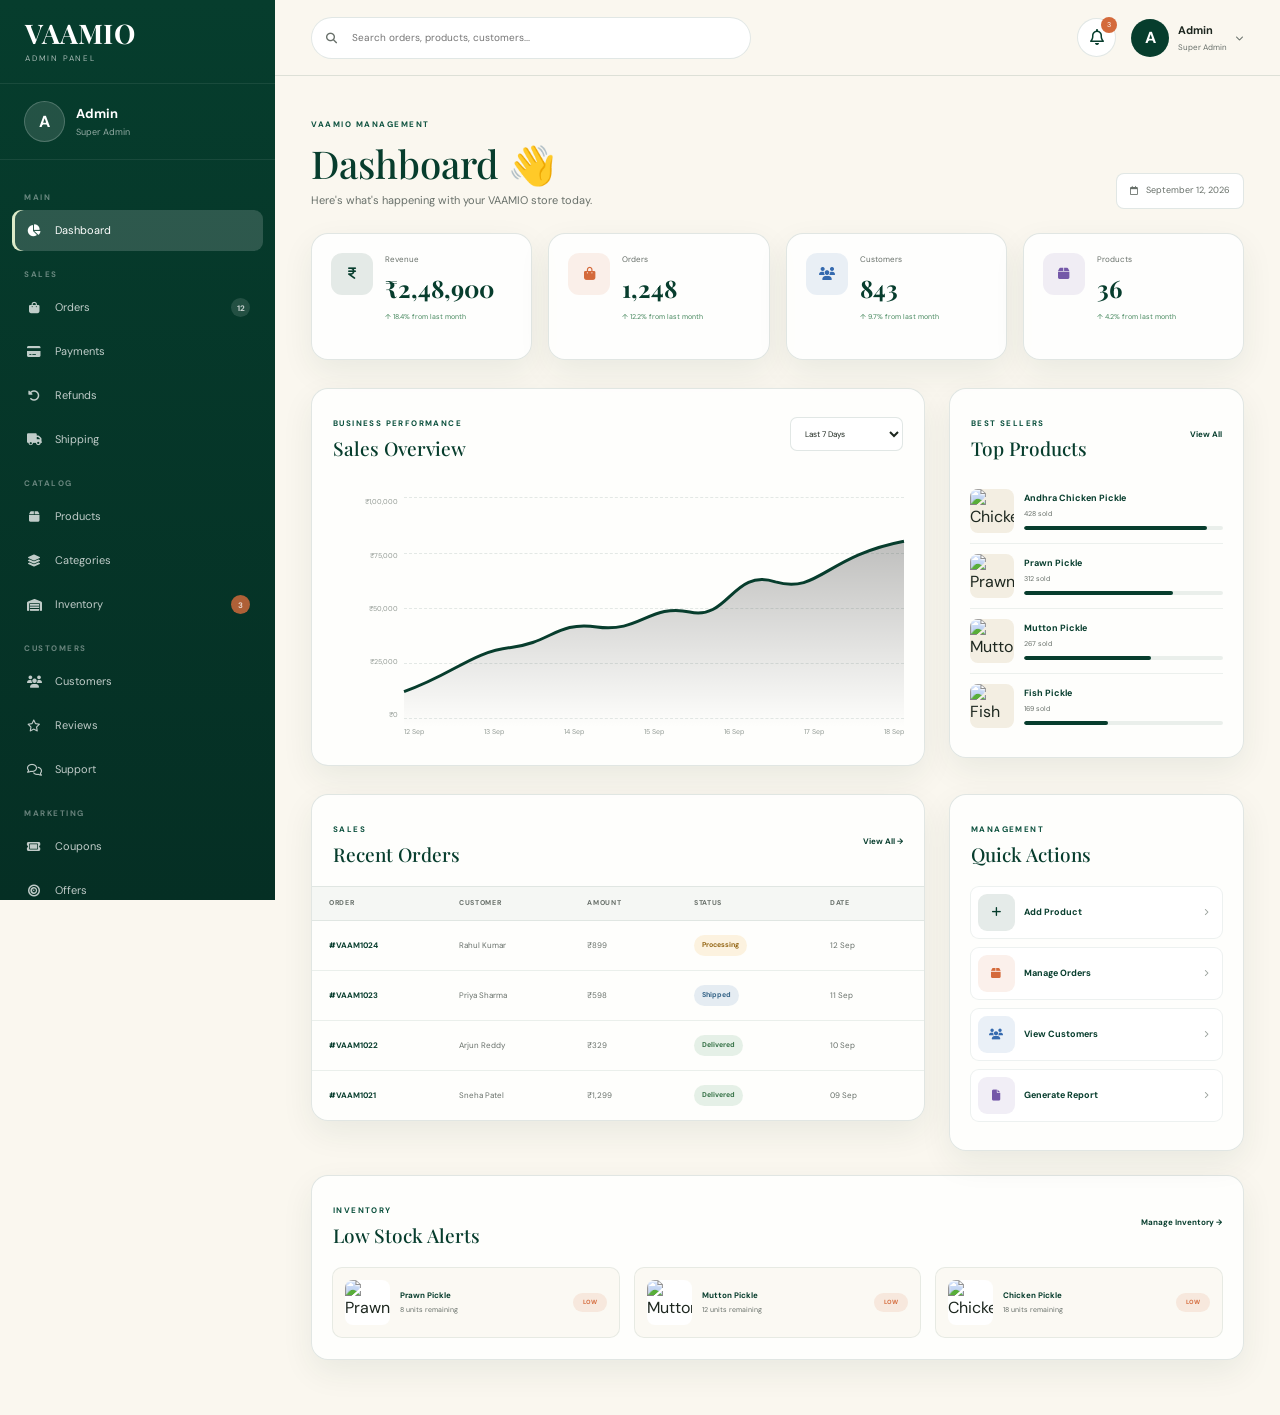
==== index.html @ fc29d91e "Initial Files" ====
<!DOCTYPE html>
<html lang="en">

<head>

    <meta charset="UTF-8">

    <meta name="viewport"
          content="width=device-width, initial-scale=1.0">


    <title>VAAMIO | Admin Panel</title>


    <!-- Bootstrap -->

    <link
        href="https://cdn.jsdelivr.net/npm/bootstrap@5.3.3/dist/css/bootstrap.min.css"
        rel="stylesheet">


    <!-- Font Awesome -->

    <link
        rel="stylesheet"
        href="https://cdnjs.cloudflare.com/ajax/libs/font-awesome/6.5.2/css/all.min.css">


    <!-- Fonts -->

    <link rel="preconnect"
          href="https://fonts.googleapis.com">

    <link rel="preconnect"
          href="https://fonts.gstatic.com"
          crossorigin>

    <link
        href="https://fonts.googleapis.com/css2?family=DM+Sans:wght@400;500;600;700&family=Playfair+Display:wght@500;600;700&display=swap"
        rel="stylesheet">


    <!-- ADMIN CSS -->

    <link
        rel="stylesheet"
        href="index.css">

</head>


<body>


<!-- =====================================================
     MOBILE HEADER
===================================================== -->

<header class="admin-mobile-header d-lg-none">

   <button
    class="admin-menu-btn"
    id="adminMenuBtn"
    type="button"
    aria-label="Open admin menu"
    title="Open admin menu">

        <i class="fa-solid fa-bars"></i>

    </button>


    <div class="admin-mobile-logo">

        <strong>
            VAAMIO
        </strong>

        <small>
            ADMIN PANEL
        </small>

    </div>


    <button
    class="admin-mobile-notification"
    type="button"
    aria-label="View notifications"
    title="View notifications">
        <i class="fa-regular fa-bell"></i>

        <span>
            3
        </span>

    </button>

</header>


<!-- =====================================================
     OVERLAY
===================================================== -->

<div class="admin-overlay"
     id="adminOverlay">
</div>


<!-- =====================================================
     SIDEBAR
===================================================== -->

<aside class="admin-sidebar"
       id="adminSidebar">


    <!-- LOGO -->

    <div class="admin-logo">

        <strong>
            VAAMIO
        </strong>

        <span>
            ADMIN PANEL
        </span>

    </div>


    <!-- ADMIN -->

    <div class="admin-user">

        <div class="admin-avatar">
            A
        </div>

        <div>

            <strong>
                Admin
            </strong>

            <small>
                Super Admin
            </small>

        </div>

    </div>


    <!-- NAV -->

    <nav class="admin-nav">


        <div class="admin-nav-heading">
            MAIN
        </div>


        <a href="#"
           class="admin-nav-link active">

            <i class="fa-solid fa-chart-pie"></i>

            <span>
                Dashboard
            </span>

        </a>


        <!-- SALES -->

        <div class="admin-nav-heading">
            SALES
        </div>


        <a href="#"
           class="admin-nav-link">

            <i class="fa-solid fa-bag-shopping"></i>

            <span>
                Orders
            </span>

            <b>
                12
            </b>

        </a>


        <a href="#"
           class="admin-nav-link">

            <i class="fa-solid fa-credit-card"></i>

            <span>
                Payments
            </span>

        </a>


        <a href="#"
           class="admin-nav-link">

            <i class="fa-solid fa-rotate-left"></i>

            <span>
                Refunds
            </span>

        </a>


        <a href="#"
           class="admin-nav-link">

            <i class="fa-solid fa-truck"></i>

            <span>
                Shipping
            </span>

        </a>


        <!-- CATALOG -->

        <div class="admin-nav-heading">
            CATALOG
        </div>


        <a href="#"
           class="admin-nav-link">

            <i class="fa-solid fa-box"></i>

            <span>
                Products
            </span>

        </a>


        <a href="#"
           class="admin-nav-link">

            <i class="fa-solid fa-layer-group"></i>

            <span>
                Categories
            </span>

        </a>


        <a href="#"
           class="admin-nav-link">

            <i class="fa-solid fa-warehouse"></i>

            <span>
                Inventory
            </span>

            <b class="warning">
                3
            </b>

        </a>


        <!-- CUSTOMERS -->

        <div class="admin-nav-heading">
            CUSTOMERS
        </div>


        <a href="#"
           class="admin-nav-link">

            <i class="fa-solid fa-users"></i>

            <span>
                Customers
            </span>

        </a>


        <a href="#"
           class="admin-nav-link">

            <i class="fa-regular fa-star"></i>

            <span>
                Reviews
            </span>

        </a>


        <a href="#"
           class="admin-nav-link">

            <i class="fa-regular fa-comments"></i>

            <span>
                Support
            </span>

        </a>


        <!-- MARKETING -->

        <div class="admin-nav-heading">
            MARKETING
        </div>


        <a href="#"
           class="admin-nav-link">

            <i class="fa-solid fa-ticket"></i>

            <span>
                Coupons
            </span>

        </a>


        <a href="#"
           class="admin-nav-link">

            <i class="fa-solid fa-bullseye"></i>

            <span>
                Offers
            </span>

        </a>


        <a href="#"
           class="admin-nav-link">

            <i class="fa-regular fa-image"></i>

            <span>
                Banners
            </span>

        </a>


        <a href="#"
           class="admin-nav-link">

            <i class="fa-regular fa-envelope"></i>

            <span>
                Newsletter
            </span>

        </a>


        <!-- BUSINESS -->

        <div class="admin-nav-heading">
            BUSINESS
        </div>


        <a href="#"
           class="admin-nav-link">

            <i class="fa-solid fa-handshake"></i>

            <span>
                Bulk Orders
            </span>

        </a>


        <a href="#"
           class="admin-nav-link">

            <i class="fa-solid fa-store"></i>

            <span>
                Distributor
            </span>

        </a>


        <a href="#"
           class="admin-nav-link">

            <i class="fa-solid fa-building"></i>

            <span>
                Franchise
            </span>

        </a>


        <!-- REPORTS -->

        <div class="admin-nav-heading">
            REPORTS
        </div>


        <a href="#"
           class="admin-nav-link">

            <i class="fa-solid fa-chart-line"></i>

            <span>
                Sales Reports
            </span>

        </a>


        <a href="#"
           class="admin-nav-link">

            <i class="fa-solid fa-chart-column"></i>

            <span>
                Product Reports
            </span>

        </a>


        <!-- SYSTEM -->

        <div class="admin-nav-heading">
            SYSTEM
        </div>


        <a href="#"
           class="admin-nav-link">

            <i class="fa-solid fa-user-shield"></i>

            <span>
                Staff & Roles
            </span>

        </a>


        <a href="#"
           class="admin-nav-link">

            <i class="fa-solid fa-file-shield"></i>

            <span>
                Audit Logs
            </span>

        </a>


        <a href="#"
           class="admin-nav-link">

            <i class="fa-solid fa-gear"></i>

            <span>
                Settings
            </span>

        </a>


        <div class="admin-nav-divider">
        </div>


        <a href="../home.html"
           class="admin-nav-link">

            <i class="fa-solid fa-arrow-up-right-from-square"></i>

            <span>
                View Website
            </span>

        </a>


        <a href="#"
           class="admin-nav-link admin-logout">

            <i class="fa-solid fa-arrow-right-from-bracket"></i>

            <span>
                Logout
            </span>

        </a>


    </nav>

</aside>


<!-- =====================================================
     MAIN
===================================================== -->

<main class="admin-main">


    <!-- DESKTOP TOPBAR -->

    <header class="admin-topbar d-none d-lg-flex">

        <div class="admin-search">

            <i class="fa-solid fa-magnifying-glass"></i>

            <input
                type="text"
                id="adminSearch"
                placeholder="Search orders, products, customers...">

        </div>


        <div class="admin-top-right">


            <button class="admin-top-icon">

                <i class="fa-regular fa-bell"></i>

                <span>
                    3
                </span>

            </button>


            <div class="admin-profile">

                <div class="admin-small-avatar">
                    A
                </div>

                <div>

                    <strong>
                        Admin
                    </strong>

                    <small>
                        Super Admin
                    </small>

                </div>

                <i class="fa-solid fa-chevron-down"></i>

            </div>

        </div>

    </header>


    <!-- CONTENT -->

    <div class="admin-content">


        <!-- WELCOME -->

        <section class="admin-welcome">

            <div>

                <span>
                    VAAMIO MANAGEMENT
                </span>

                <h1>
                    Dashboard 👋
                </h1>

                <p>
                    Here's what's happening with your VAAMIO store today.
                </p>

            </div>


            <div class="admin-date">

                <i class="fa-regular fa-calendar"></i>

                September 12, 2026

            </div>

        </section>


        <!-- STAT CARDS -->

        <div class="row g-3">


            <div class="col-6 col-xl-3">

                <div class="admin-stat-card">

                    <div class="admin-stat-icon green">

                        <i class="fa-solid fa-indian-rupee-sign"></i>

                    </div>

                    <div>

                        <span>
                            Revenue
                        </span>

                        <strong>
                            ₹2,48,900
                        </strong>

                        <small>
                            ↑ 18.4% from last month
                        </small>

                    </div>

                </div>

            </div>


            <div class="col-6 col-xl-3">

                <div class="admin-stat-card">

                    <div class="admin-stat-icon orange">

                        <i class="fa-solid fa-bag-shopping"></i>

                    </div>

                    <div>

                        <span>
                            Orders
                        </span>

                        <strong>
                            1,248
                        </strong>

                        <small>
                            ↑ 12.2% from last month
                        </small>

                    </div>

                </div>

            </div>


            <div class="col-6 col-xl-3">

                <div class="admin-stat-card">

                    <div class="admin-stat-icon blue">

                        <i class="fa-solid fa-users"></i>

                    </div>

                    <div>

                        <span>
                            Customers
                        </span>

                        <strong>
                            843
                        </strong>

                        <small>
                            ↑ 9.7% from last month
                        </small>

                    </div>

                </div>

            </div>


            <div class="col-6 col-xl-3">

                <div class="admin-stat-card">

                    <div class="admin-stat-icon purple">

                        <i class="fa-solid fa-box"></i>

                    </div>

                    <div>

                        <span>
                            Products
                        </span>

                        <strong>
                            36
                        </strong>

                        <small>
                            ↑ 4.2% from last month
                        </small>

                    </div>

                </div>

            </div>

        </div>


        <!-- SALES + PRODUCTS -->

        <div class="row g-4 mt-1">


            <!-- SALES -->

            <div class="col-xl-8">

                <section class="admin-card">

                    <div class="admin-card-header">

                        <div>

                            <span>
                                BUSINESS PERFORMANCE
                            </span>

                            <h2>
                                Sales Overview
                            </h2>

                        </div>


                        <label for="salesRange" class="visually-hidden">
    Sales date range
</label>

<select
    id="salesRange"
    aria-label="Sales date range">

    <option>Last 7 Days</option>
    <option>Last 30 Days</option>
    <option>Last 6 Months</option>
    <option>This Year</option>

</select>

                    </div>


                    <div class="sales-chart">

                        <div class="chart-labels">

                            <span>
                                ₹1,00,000
                            </span>

                            <span>
                                ₹75,000
                            </span>

                            <span>
                                ₹50,000
                            </span>

                            <span>
                                ₹25,000
                            </span>

                            <span>
                                ₹0
                            </span>

                        </div>


                        <div class="chart">

                            <div class="chart-lines">

                                <span></span>
                                <span></span>
                                <span></span>
                                <span></span>
                                <span></span>

                            </div>


                            <svg
                                viewBox="0 0 700 260"
                                preserveAspectRatio="none">

                                <defs>

                                    <linearGradient
                                        id="fillArea"
                                        x1="0"
                                        y1="0"
                                        x2="0"
                                        y2="1">

                                        <stop
                                            offset="0%"
                                            stop-opacity=".25">

                                        </stop>

                                        <stop
                                            offset="100%"
                                            stop-opacity="0">

                                        </stop>

                                    </linearGradient>

                                </defs>


                                <path
                                    class="area"
                                    d="
                                    M0,220
                                    C70,200 95,175 150,170
                                    C205,165 215,140 270,147
                                    C330,154 345,120 400,130
                                    C455,140 460,80 520,96
                                    C580,110 590,67 700,50
                                    L700,260
                                    L0,260
                                    Z">

                                </path>


                                <path
                                    class="line"
                                    d="
                                    M0,220
                                    C70,200 95,175 150,170
                                    C205,165 215,140 270,147
                                    C330,154 345,120 400,130
                                    C455,140 460,80 520,96
                                    C580,110 590,67 700,50">

                                </path>

                            </svg>


                            <div class="chart-days">

                                <span>
                                    12 Sep
                                </span>

                                <span>
                                    13 Sep
                                </span>

                                <span>
                                    14 Sep
                                </span>

                                <span>
                                    15 Sep
                                </span>

                                <span>
                                    16 Sep
                                </span>

                                <span>
                                    17 Sep
                                </span>

                                <span>
                                    18 Sep
                                </span>

                            </div>

                        </div>

                    </div>

                </section>

            </div>


            <!-- TOP PRODUCTS -->

            <div class="col-xl-4">

                <section class="admin-card">

                    <div class="admin-card-header">

                        <div>

                            <span>
                                BEST SELLERS
                            </span>

                            <h2>
                                Top Products
                            </h2>

                        </div>

                        <a href="#">
                            View All
                        </a>

                    </div>


                    <div class="top-products">


                        <div class="top-product">

                            <img
                                src="../images/Chickenpickle1.png"
                                alt="Chicken Pickle">

                            <div>

                                <strong>
                                    Andhra Chicken Pickle
                                </strong>

                                <small>
                                    428 sold
                                </small>

                                <div class="progress-bar">

                                    <span class="progress-92"></span>
                                    </span>

                                </div>

                            </div>

                        </div>


                        <div class="top-product">

                            <img
                                src="../images/prawnpickle.png"
                                alt="Prawn Pickle">

                            <div>

                                <strong>
                                    Prawn Pickle
                                </strong>

                                <small>
                                    312 sold
                                </small>

                                <div class="progress-bar">

                                    <span class="progress-75"></span>
                                    </span>

                                </div>

                            </div>

                        </div>


                        <div class="top-product">

                            <img
                                src="../images/mutton pickle.png"
                                alt="Mutton Pickle">

                            <div>

                                <strong>
                                    Mutton Pickle
                                </strong>

                                <small>
                                    267 sold
                                </small>

                                <div class="progress-bar">

                                    <span class="progress-64"></span>
                                    </span>

                                </div>

                            </div>

                        </div>


                        <div class="top-product">

                            <img
                                src="../images/prawnpickle.png"
                                alt="Fish Pickle">

                            <div>

                                <strong>
                                    Fish Pickle
                                </strong>

                                <small>
                                    169 sold
                                </small>

                                <div class="progress-bar">

                                    <span class="progress-42"></span>
                                    </span>

                                </div>

                            </div>

                        </div>


                    </div>

                </section>

            </div>

        </div>


        <!-- ORDERS + QUICK ACTIONS -->

        <div class="row g-4 mt-1">


            <!-- ORDERS -->

            <div class="col-xl-8">

                <section class="admin-card">

                    <div class="admin-card-header">

                        <div>

                            <span>
                                SALES
                            </span>

                            <h2>
                                Recent Orders
                            </h2>

                        </div>

                        <a href="#">
                            View All →
                        </a>

                    </div>


                    <div class="admin-table-wrapper">

                        <table class="admin-table">

                            <thead>

                                <tr>

                                    <th>
                                        Order
                                    </th>

                                    <th>
                                        Customer
                                    </th>

                                    <th>
                                        Amount
                                    </th>

                                    <th>
                                        Status
                                    </th>

                                    <th>
                                        Date
                                    </th>

                                    <th>
                                        Action
                                    </th>

                                </tr>

                            </thead>


                            <tbody>


                                <tr>

                                    <td>
                                        <strong>
                                            #VAAM1024
                                        </strong>
                                    </td>

                                    <td>
                                        Rahul Kumar
                                    </td>

                                    <td>
                                        ₹899
                                    </td>

                                    <td>

                                        <span class="order-status processing">
                                            Processing
                                        </span>

                                    </td>

                                    <td>
                                        12 Sep
                                    </td>

                                    <td>

                                        <button
                                            class="admin-view-btn">

                                            View

                                        </button>

                                    </td>

                                </tr>


                                <tr>

                                    <td>
                                        <strong>
                                            #VAAM1023
                                        </strong>
                                    </td>

                                    <td>
                                        Priya Sharma
                                    </td>

                                    <td>
                                        ₹598
                                    </td>

                                    <td>

                                        <span class="order-status shipped">
                                            Shipped
                                        </span>

                                    </td>

                                    <td>
                                        11 Sep
                                    </td>

                                    <td>

                                        <button
                                            class="admin-view-btn">

                                            View

                                        </button>

                                    </td>

                                </tr>


                                <tr>

                                    <td>
                                        <strong>
                                            #VAAM1022
                                        </strong>
                                    </td>

                                    <td>
                                        Arjun Reddy
                                    </td>

                                    <td>
                                        ₹329
                                    </td>

                                    <td>

                                        <span class="order-status delivered">
                                            Delivered
                                        </span>

                                    </td>

                                    <td>
                                        10 Sep
                                    </td>

                                    <td>

                                        <button
                                            class="admin-view-btn">

                                            View

                                        </button>

                                    </td>

                                </tr>


                                <tr>

                                    <td>
                                        <strong>
                                            #VAAM1021
                                        </strong>
                                    </td>

                                    <td>
                                        Sneha Patel
                                    </td>

                                    <td>
                                        ₹1,299
                                    </td>

                                    <td>

                                        <span class="order-status delivered">
                                            Delivered
                                        </span>

                                    </td>

                                    <td>
                                        09 Sep
                                    </td>

                                    <td>

                                        <button
                                            class="admin-view-btn">

                                            View

                                        </button>

                                    </td>

                                </tr>

                            </tbody>

                        </table>

                    </div>

                </section>

            </div>


            <!-- QUICK ACTIONS -->

            <div class="col-xl-4">

                <section class="admin-card">

                    <div class="admin-card-header">

                        <div>

                            <span>
                                MANAGEMENT
                            </span>

                            <h2>
                                Quick Actions
                            </h2>

                        </div>

                    </div>


                    <div class="quick-actions">


                        <button class="quick-action">

                            <span class="quick-icon green">
                                <i class="fa-solid fa-plus"></i>
                            </span>

                            <strong>
                                Add Product
                            </strong>

                            <i class="fa-solid fa-chevron-right"></i>

                        </button>


                        <button class="quick-action">

                            <span class="quick-icon orange">
                                <i class="fa-solid fa-box"></i>
                            </span>

                            <strong>
                                Manage Orders
                            </strong>

                            <i class="fa-solid fa-chevron-right"></i>

                        </button>


                        <button class="quick-action">

                            <span class="quick-icon blue">
                                <i class="fa-solid fa-users"></i>
                            </span>

                            <strong>
                                View Customers
                            </strong>

                            <i class="fa-solid fa-chevron-right"></i>

                        </button>


                        <button class="quick-action">

                            <span class="quick-icon purple">
                                <i class="fa-solid fa-file"></i>
                            </span>

                            <strong>
                                Generate Report
                            </strong>

                            <i class="fa-solid fa-chevron-right"></i>

                        </button>


                    </div>

                </section>

            </div>

        </div>


        <!-- LOW STOCK -->

        <section class="admin-card mt-4">

            <div class="admin-card-header">

                <div>

                    <span>
                        INVENTORY
                    </span>

                    <h2>
                        Low Stock Alerts
                    </h2>

                </div>

                <a href="#">
                    Manage Inventory →
                </a>

            </div>


            <div class="low-stock-grid">


                <div class="stock-card">

                    <img
                        src="../images/prawnpickle.png"
                        alt="Prawn Pickle">

                    <div>

                        <strong>
                            Prawn Pickle
                        </strong>

                        <small>
                            8 units remaining
                        </small>

                    </div>

                    <span>
                        LOW
                    </span>

                </div>


                <div class="stock-card">

                    <img
                        src="../images/mutton pickle.png"
                        alt="Mutton Pickle">

                    <div>

                        <strong>
                            Mutton Pickle
                        </strong>

                        <small>
                            12 units remaining
                        </small>

                    </div>

                    <span>
                        LOW
                    </span>

                </div>


                <div class="stock-card">

                    <img
                        src="../images/Chickenpickle1.png"
                        alt="Chicken Pickle">

                    <div>

                        <strong>
                            Chicken Pickle
                        </strong>

                        <small>
                            18 units remaining
                        </small>

                    </div>

                    <span>
                        LOW
                    </span>

                </div>

            </div>

        </section>


    </div>

</main>


<!-- Bootstrap -->

<script
    src="https://cdn.jsdelivr.net/npm/bootstrap@5.3.3/dist/js/bootstrap.bundle.min.js">
</script>


<!-- ADMIN JS -->

<script src="index.js"></script>

</body>
</html>
---- index.css ----
:root {

    --forest: #073d2d;
    --forest-2: #0b503d;

    --paper: #faf7ef;
    --cream: #f3eee2;

    --white: #ffffff;

    --orange: #d46a3b;
    --blue: #356aaf;
    --purple: #7458a8;

    --ink: #1d271f;
    --muted: #68706a;

    --line: rgba(10,61,46,.12);

    --shadow:
        0 12px 33px rgba(7,61,45,.07);

}


/* =====================================================
   RESET
===================================================== */

* {
    box-sizing: border-box;
}


html,
body {
    width: 100%;
    min-height: 100%;
}


body {

    margin: 0;

    background: var(--paper);

    color: var(--ink);

    font-family:
        "DM Sans",
        sans-serif;

    overflow-x: hidden;

}


a {
    text-decoration: none;
}


button,
input,
select {
    font: inherit;
}


/* =====================================================
   SIDEBAR
===================================================== */

.admin-sidebar {

    position: fixed;

    top: 0;
    left: 0;
    bottom: 0;

    width: 275px;

    z-index: 1100;

    background:
        linear-gradient(
            180deg,
            #063d2d,
            #052f24
        );

    color: #fff;

    overflow-y: auto;

}
.admin-sidebar::-webkit-scrollbar {
    width: 4px;
}

.admin-sidebar::-webkit-scrollbar-thumb {
    background: rgba(255, 255, 255, .15);
    border-radius: 10px;
}

.admin-logo {

    min-height: 84px;

    display: flex;

    flex-direction: column;

    justify-content: center;

    padding:
        0 25px;

    border-bottom:
        1px solid
        rgba(255,255,255,.08);

}


.admin-logo strong {

    font-family:
        "Playfair Display",
        serif;

    font-size: 27px;

    line-height: 1;

    letter-spacing: .6px;

}


.admin-logo span {

    margin-top: 5px;

    font-size: 8px;

    letter-spacing: 1.8px;

    opacity: .65;

}


/* =====================================================
   ADMIN PROFILE
===================================================== */

.admin-user {

    display: flex;

    align-items: center;

    gap: 11px;

    padding:
        17px 24px;

    border-bottom:
        1px solid
        rgba(255,255,255,.08);

}


.admin-avatar {

    width: 41px;
    height: 41px;

    display: flex;

    align-items: center;
    justify-content: center;

    border-radius: 50%;

    background:
        rgba(255,255,255,.12);

    border:
        1px solid
        rgba(255,255,255,.2);

    font-weight: 700;

}


.admin-user strong {

    display: block;

    font-size: 13px;

}


.admin-user small {

    display: block;

    margin-top: 3px;

    color:
        rgba(255,255,255,.57);

    font-size: 9px;

}


/* =====================================================
   NAV
===================================================== */

.admin-nav {

    padding:
        14px 12px 30px;

}


.admin-nav-heading {

    margin:
        17px 12px 7px;

    color:
        rgba(255,255,255,.4);

    font-size: 8px;

    font-weight: 700;

    letter-spacing: 1.5px;

}


.admin-nav-link {

    min-height: 41px;

    display: flex;

    align-items: center;

    gap: 12px;

    margin-bottom: 3px;

    padding:
        9px 13px;

    border-radius: 9px;

    color:
        rgba(255,255,255,.75);

    font-size: 11px;

    transition: .2s ease;

}


.admin-nav-link:hover {

    color: #fff;

    background:
        rgba(255,255,255,.07);

}


.admin-nav-link.active {

    color: #fff;

    background:
        rgba(255,255,255,.16);

    box-shadow:
        inset 3px 0 0 #dcebc9;

}


.admin-nav-link i {

    width: 18px;

    text-align: center;

    font-size: 12px;

}


.admin-nav-link span {

    flex: 1;

}


.admin-nav-link b {

    min-width: 19px;
    height: 19px;

    display: flex;

    justify-content: center;
    align-items: center;

    border-radius: 50px;

    background:
        rgba(255,255,255,.12);

    font-size: 8px;

}


.admin-nav-link b.warning {

    background:
        rgba(212,106,59,.82);

}


.admin-nav-divider {

    height: 1px;

    margin:
        12px 10px;

    background:
        rgba(255,255,255,.08);

}


.admin-logout {
    color: #f1ab95;
}


/* =====================================================
   MAIN
===================================================== */

.admin-main {

    min-height: 100vh;

    margin-left: 275px;

}


/* =====================================================
   TOPBAR
===================================================== */

.admin-topbar {

    position: sticky;

    top: 0;

    z-index: 900;

    height: 76px;

    display: flex;

    align-items: center;

    justify-content: space-between;

    padding:
        0 36px;

    border-bottom:
        1px solid
        var(--line);

    background:
        rgba(250,247,239,.93);

   -webkit-backdrop-filter: blur(14px);
backdrop-filter: blur(14px);
}


.admin-search {

    position: relative;

    width: min(440px, 47vw);

}


.admin-search i {

    position: absolute;

    left: 15px;
    top: 50%;

    transform:
        translateY(-50%);

    color: var(--muted);

    font-size: 11px;

}


.admin-search input {

    width: 100%;

    height: 42px;

    padding:
        0 16px 0 40px;

    border:
        1px solid
        var(--line);

    border-radius: 50px;

    background: #fff;

    outline: none;

    font-size: 10px;

}


.admin-top-right {

    display: flex;

    align-items: center;

    gap: 15px;

}


.admin-top-icon {

    position: relative;

    width: 39px;
    height: 39px;

    border:
        1px solid
        var(--line);

    border-radius: 50%;

    background: #fff;

    color: var(--forest);

}


.admin-top-icon span {

    position: absolute;

    top: -2px;
    right: -2px;

    width: 16px;
    height: 16px;

    display: flex;

    justify-content: center;
    align-items: center;

    border-radius: 50%;

    background: var(--orange);

    color: #fff;

    font-size: 7px;

}


.admin-profile {

    display: flex;

    align-items: center;

    gap: 9px;

}


.admin-small-avatar {

    width: 38px;
    height: 38px;

    display: flex;

    align-items: center;
    justify-content: center;

    border-radius: 50%;

    background: var(--forest);

    color: #fff;

    font-weight: 700;

}


.admin-profile strong {

    display: block;

    font-size: 11px;

}


.admin-profile small {

    display: block;

    margin-top: 2px;

    color: var(--muted);

    font-size: 8px;

}


.admin-profile > i {

    color: var(--muted);

    font-size: 8px;

}


/* =====================================================
   CONTENT
===================================================== */

.admin-content {

    padding:
        34px 36px 55px;

}


/* =====================================================
   WELCOME
===================================================== */

.admin-welcome {

    display: flex;

    align-items: flex-end;

    justify-content: space-between;

    gap: 20px;

    margin-bottom: 24px;

}


.admin-welcome > div:first-child > span {

    color: var(--forest-2);

    font-size: 8px;

    font-weight: 700;

    letter-spacing: 1.5px;

}


.admin-welcome h1 {

    margin:
        6px 0 6px;

    color: var(--forest);

    font-family:
        "Playfair Display",
        serif;

    font-size:
        clamp(2rem,3vw,2.6rem);

}


.admin-welcome p {

    margin: 0;

    color: var(--muted);

    font-size: 11px;

}


.admin-date {

    display: flex;

    align-items: center;

    gap: 8px;

    padding:
        10px 13px;

    border:
        1px solid
        var(--line);

    border-radius: 8px;

    background: #fff;

    color: var(--muted);

    font-size: 9px;

}


/* =====================================================
   STAT
===================================================== */

.admin-stat-card {

    min-height: 127px;

    display: flex;

    align-items: flex-start;

    gap: 12px;

    padding: 19px;

    border:
        1px solid
        var(--line);

    border-radius: 17px;

    background:
        rgba(255,255,255,.83);

    box-shadow:
        var(--shadow);

}


.admin-stat-icon {

    width: 42px;
    height: 42px;

    flex: 0 0 42px;

    display: flex;

    align-items: center;
    justify-content: center;

    border-radius: 11px;

    font-size: 13px;

}


.admin-stat-icon.green {

    background:
        rgba(7,61,45,.1);

    color: var(--forest);

}


.admin-stat-icon.orange {

    background:
        rgba(212,106,59,.1);

    color: var(--orange);

}


.admin-stat-icon.blue {

    background:
        rgba(53,106,175,.1);

    color: var(--blue);

}


.admin-stat-icon.purple {

    background:
        rgba(116,88,168,.1);

    color: var(--purple);

}


.admin-stat-card span {

    display: block;

    color: var(--muted);

    font-size: 8px;

}


.admin-stat-card strong {

    display: block;

    margin-top: 5px;

    color: var(--forest);

    font-family:
        "Playfair Display",
        serif;

    font-size: 24px;

}


.admin-stat-card small {

    display: block;

    margin-top: 6px;

    color: #45875d;

    font-size: 7px;

}


/* =====================================================
   CARD
===================================================== */

.admin-card {

    overflow: hidden;

    border:
        1px solid
        var(--line);

    border-radius: 17px;

    background:
        rgba(255,255,255,.82);

    box-shadow:
        var(--shadow);

}


.admin-card-header {

    display: flex;

    align-items: center;

    justify-content: space-between;

    gap: 15px;

    padding:
        20px 21px;

}


.admin-card-header span {

    color: var(--forest-2);

    font-size: 8px;

    font-weight: 700;

    letter-spacing: 1.4px;

}


.admin-card-header h2 {

    margin:
        4px 0 0;

    color: var(--forest);

    font-family:
        "Playfair Display",
        serif;

    font-size: 19px;

}


.admin-card-header a {

    color: var(--forest);

    font-size: 8px;

    font-weight: 700;

    white-space: nowrap;

}


.admin-card-header select {

    height: 34px;

    padding:
        0 28px 0 10px;

    border:
        1px solid
        var(--line);

    border-radius: 7px;

    background: #fff;

    color: var(--ink);

    font-size: 8px;

    outline: none;

}


/* =====================================================
   SALES CHART
===================================================== */

.sales-chart {

    min-height: 286px;

    display: flex;

    padding:
        3px 20px 19px;

}


.chart-labels {

    width: 72px;

    display: flex;

    flex-direction: column;

    justify-content: space-between;

    padding:
        15px 6px 26px 0;

    color: #929a94;

    font-size: 7px;

    text-align: right;

}


.chart {

    position: relative;

    flex: 1;

    min-width: 0;

    padding-top: 15px;

}


.chart-lines {

    position: absolute;

    inset: 15px 0 27px;

    display: flex;

    flex-direction: column;

    justify-content: space-between;

}


.chart-lines span {

    width: 100%;

    border-top:
        1px dashed
        rgba(10,61,46,.11);

}


.chart svg {

    width: 100%;

    height: 230px;

    overflow: visible;

}


.area {

    fill:
        url(#fillArea);

}


.line {

    fill: none;

    stroke:
        var(--forest);

    stroke-width: 3;

    vector-effect:
        non-scaling-stroke;

}


.chart-days {

    display: flex;

    justify-content: space-between;

    color: #929a94;

    font-size: 7px;

}


/* =====================================================
   TOP PRODUCTS
===================================================== */

.top-products {

    padding:
        0 20px 19px;

}


.top-product {

    display: flex;

    align-items: center;

    gap: 10px;

    padding:
        10px 0;

    border-bottom:
        1px solid
        rgba(10,61,46,.07);

}


.top-product:last-child {
    border-bottom: none;
}


.top-product img {

    width: 44px;
    height: 44px;

    flex: 0 0 44px;

    object-fit: contain;

    border-radius: 8px;

    background: var(--cream);

}


.top-product > div {

    flex: 1;

    min-width: 0;

}


.top-product strong {

    display: block;

    overflow: hidden;

    color: var(--forest);

    font-size: 9px;

    white-space: nowrap;

    text-overflow: ellipsis;

}


.top-product small {

    display: block;

    margin-top: 3px;

    color: var(--muted);

    font-size: 7px;

}


.progress-bar {

    width: 100%;

    height: 4px;

    margin-top: 7px;

    border-radius: 20px;

    background:
        rgba(7,61,45,.08);

    overflow: hidden;

}


.progress-bar span {

    display: block;

    height: 100%;

    border-radius: inherit;

    background: var(--forest);

}


/* =====================================================
   TABLE
===================================================== */

.admin-table-wrapper {

    overflow-x: auto;

}


.admin-table {

    width: 100%;

    min-width: 720px;

    border-collapse: collapse;

}


.admin-table th {

    padding:
        11px 17px;

    border-top:
        1px solid
        var(--line);

    border-bottom:
        1px solid
        var(--line);

    background:
        rgba(7,61,45,.035);

    color: var(--muted);

    font-size: 7px;

    text-transform: uppercase;

    letter-spacing: .7px;

    text-align: left;

}


.admin-table td {

    padding:
        12px 17px;

    border-bottom:
        1px solid
        rgba(10,61,46,.08);

    color: var(--muted);

    font-size: 8px;

}


.admin-table tr:last-child td {
    border-bottom: none;
}


.admin-table td strong {
    color: var(--forest);
}


.order-status {

    display: inline-flex;

    align-items: center;

    justify-content: center;

    min-height: 21px;

    padding:
        0 8px;

    border-radius: 50px;

    font-size: 7px;

    font-weight: 700;

}


.order-status.processing {

    background:
        rgba(238,171,53,.15);

    color: #956817;

}


.order-status.shipped {

    background:
        rgba(53,106,175,.12);

    color: #356487;

}


.order-status.delivered {

    background:
        rgba(66,146,86,.13);

    color: #367247;

}


.admin-view-btn {

    min-width: 45px;

    height: 25px;

    border:
        1px solid
        var(--line);

    border-radius: 6px;

    background: #fff;

    color: var(--forest);

    font-size: 7px;

    font-weight: 700;

}


/* =====================================================
   QUICK ACTIONS
===================================================== */

.quick-actions {

    padding:
        0 20px 20px;

}


.quick-action {

    width: 100%;

    min-height: 53px;

    display: flex;

    align-items: center;

    gap: 9px;

    margin-bottom: 8px;

    padding: 7px;

    border:
        1px solid
        rgba(10,61,46,.07);

    border-radius: 9px;

    background: #fff;

    color: var(--forest);

    text-align: left;

}


.quick-action strong {

    flex: 1;

    font-size: 9px;

}


.quick-action > i {

    margin-right: 7px;

    color: #99a09b;

    font-size: 7px;

}


.quick-icon {

    width: 37px;
    height: 37px;

    display: flex;

    align-items: center;
    justify-content: center;

    border-radius: 9px;

    font-size: 11px;

}


.quick-icon.green {

    background:
        rgba(7,61,45,.1);

    color: var(--forest);

}


.quick-icon.orange {

    background:
        rgba(212,106,59,.1);

    color: var(--orange);

}


.quick-icon.blue {

    background:
        rgba(53,106,175,.1);

    color: var(--blue);

}


.quick-icon.purple {

    background:
        rgba(116,88,168,.1);

    color: var(--purple);

}


/* =====================================================
   STOCK
===================================================== */

.low-stock-grid {

    display: grid;

    grid-template-columns:
        repeat(3,1fr);

    gap: 14px;

    padding:
        0 20px 21px;

}


.stock-card {

    display: flex;

    align-items: center;

    gap: 10px;

    min-width: 0;

    padding: 12px;

    border:
        1px solid
        rgba(10,61,46,.08);

    border-radius: 10px;

    background:
        rgba(250,247,239,.7);

}


.stock-card img {

    width: 45px;
    height: 45px;

    object-fit: contain;

    border-radius: 8px;

    background: #fff;

}


.stock-card > div {

    flex: 1;

    min-width: 0;

}


.stock-card strong {

    display: block;

    overflow: hidden;

    color: var(--forest);

    font-size: 8px;

    white-space: nowrap;

    text-overflow: ellipsis;

}


.stock-card small {

    display: block;

    margin-top: 4px;

    color: var(--muted);

    font-size: 7px;

}


.stock-card > span {

    display: inline-flex;

    align-items: center;
    justify-content: center;

    width: 34px;
    height: 19px;

    border-radius: 50px;

    background:
        rgba(212,106,59,.12);

    color: var(--orange);

    font-size: 6px;

    font-weight: 700;

}


/* =====================================================
   MOBILE HEADER
===================================================== */

.admin-mobile-header {

    position: sticky;

    top: 0;

    z-index: 1200;

    height: 64px;

    display: flex;

    align-items: center;

    justify-content: space-between;

    padding:
        0 13px;

    border-bottom:
        1px solid
        var(--line);

    background:
        var(--paper);

}


.admin-menu-btn {

    width: 39px;
    height: 39px;

    border: none;

    border-radius: 9px;

    background: var(--forest);

    color: #fff;

}


.admin-mobile-logo {

    display: flex;

    flex-direction: column;

    align-items: center;

    line-height: 1;

}


.admin-mobile-logo strong {

    color: var(--forest);

    font-family:
        "Playfair Display",
        serif;

    font-size: 20px;

}


.admin-mobile-logo small {

    margin-top: 4px;

    color: var(--muted);

    font-size: 6px;

    letter-spacing: 1px;

}


.admin-mobile-notification {

    position: relative;

    width: 39px;
    height: 39px;

    border:
        1px solid
        var(--line);

    border-radius: 50%;

    background: #fff;

    color: var(--forest);

}


.admin-mobile-notification span {

    position: absolute;

    top: -2px;
    right: -2px;

    width: 15px;
    height: 15px;

    display: flex;

    align-items: center;
    justify-content: center;

    border-radius: 50%;

    background: var(--orange);

    color: #fff;

    font-size: 7px;

}


/* =====================================================
   OVERLAY
===================================================== */

.admin-overlay {

    position: fixed;

    inset: 0;

    z-index: 1050;

    background:
        rgba(0,0,0,.42);

    opacity: 0;

    visibility: hidden;

    transition: .25s ease;

}


.admin-overlay.show {

    opacity: 1;

    visibility: visible;

}


/* =====================================================
   RESPONSIVE
===================================================== */

@media (max-width: 1199.98px) {

    .admin-sidebar {
        width: 245px;
    }

    .admin-main {
        margin-left: 245px;
    }

    .admin-content {
        padding:
            28px 24px 45px;
    }

    .admin-topbar {
        padding:
            0 24px;
    }

}


@media (max-width: 991.98px) {

    .admin-sidebar {

        width: 280px;

        transform:
            translateX(-100%);

        transition:
            transform .28s ease;

    }

    .admin-sidebar.show {

        transform:
            translateX(0);

    }

    .admin-main {

        margin-left: 0;

    }

    .admin-content {

        padding:
            25px 20px 40px;

    }

    .admin-welcome {

        align-items: flex-start;

        flex-direction: column;

    }

    .admin-date {
        align-self: flex-start;
    }

}


@media (max-width: 767.98px) {

    .admin-content {
        padding:
            22px 16px 35px;
    }

    .admin-welcome h1 {
        font-size: 1.9rem;
    }

    .sales-chart {
        min-height: 250px;
    }

    .low-stock-grid {
        grid-template-columns:
            1fr;
    }

}


@media (max-width: 575.98px) {

    .admin-content {
        padding:
            20px 12px 30px;
    }

    .admin-welcome h1 {
        font-size: 1.7rem;
    }

    .admin-welcome p {
        font-size: 10px;
        line-height: 1.6;
    }

    .admin-stat-card {
        min-height: 108px;
        padding: 14px;
    }

    .admin-stat-icon {
        width: 36px;
        height: 36px;
        flex-basis: 36px;
    }

    .admin-stat-card strong {
        font-size: 20px;
    }

    .admin-card-header {
        align-items: flex-start;
        flex-direction: column;
    }

    .admin-card-header select {
        width: 100%;
    }

    .chart-labels {
        width: 50px;
    }

    .chart-days span:nth-child(even) {
        display: none;
    }

}
.progress-92 {
    width: 92%;
}

.progress-75 {
    width: 75%;
}

.progress-64 {
    width: 64%;
}

.progress-42 {
    width: 42%;
}
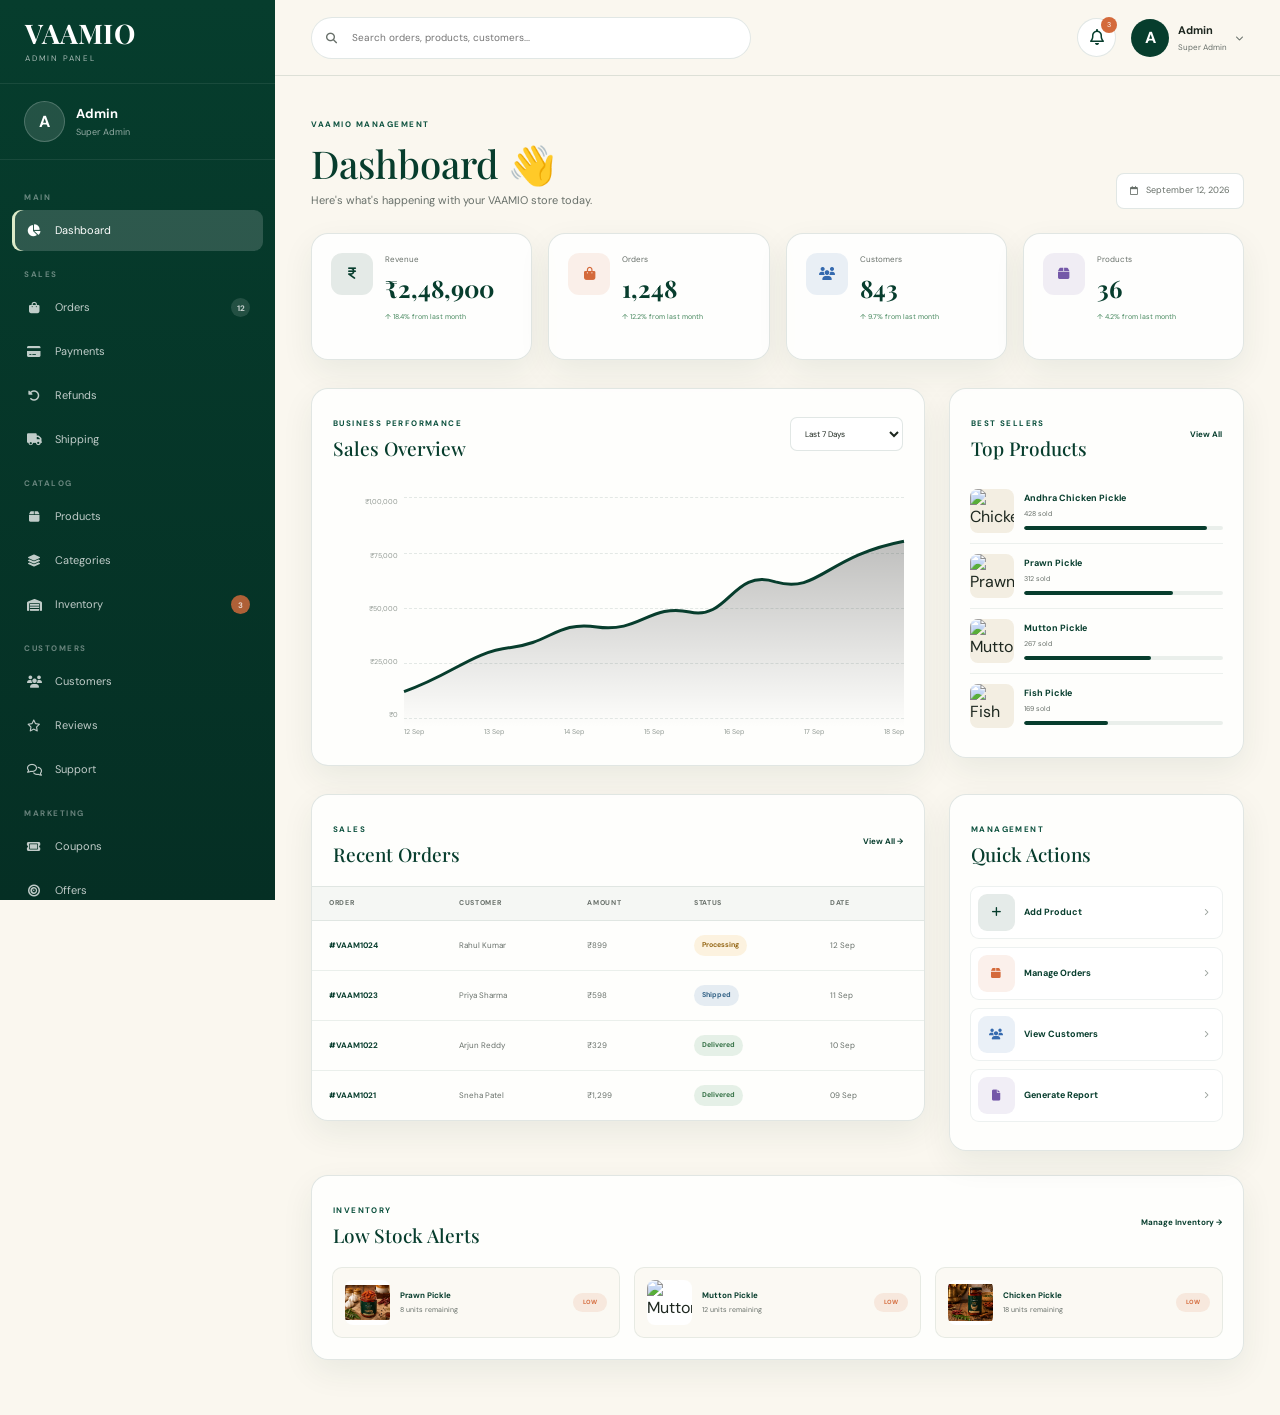
==== commit 9dd943da: "Initial Files" ====
--- a/index.html
+++ b/index.html
@@ -1475,7 +1475,7 @@
                 <div class="stock-card">
 
                     <img
-                        src="../images/prawnpickle.png"
+                        src="prawnpickle.png"
                         alt="Prawn Pickle">
 
                     <div>
@@ -1500,7 +1500,7 @@
                 <div class="stock-card">
 
                     <img
-                        src="../images/mutton pickle.png"
+                        src="mutton pickle.png"
                         alt="Mutton Pickle">
 
                     <div>
@@ -1525,7 +1525,7 @@
                 <div class="stock-card">
 
                     <img
-                        src="../images/Chickenpickle1.png"
+                        src="Chickenpickle1.png"
                         alt="Chicken Pickle">
 
                     <div>
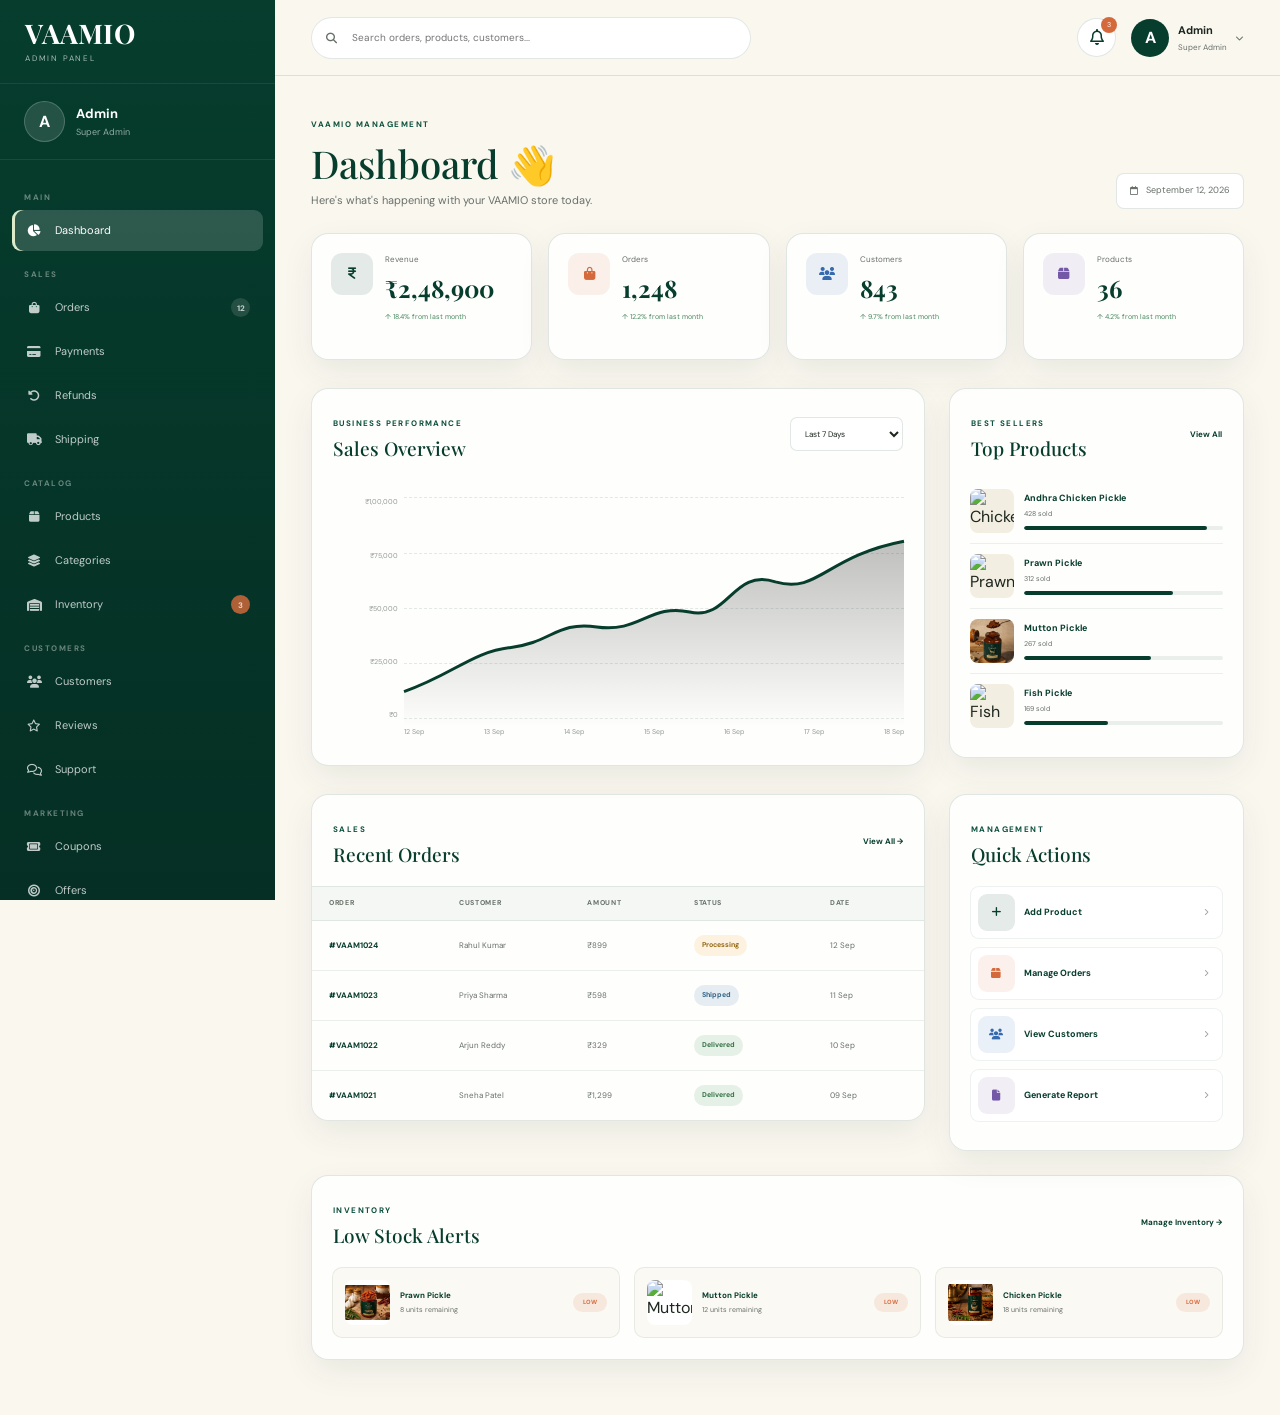
==== commit ae082666: "Initial Files" ====
--- a/index.html
+++ b/index.html
@@ -1037,7 +1037,7 @@
                         <div class="top-product">
 
                             <img
-                                src="../images/mutton pickle.png"
+                                src="mutton pickle.png"
                                 alt="Mutton Pickle">
 
                             <div>
@@ -1500,7 +1500,7 @@
                 <div class="stock-card">
 
                     <img
-                        src="mutton pickle.png"
+                        src=""
                         alt="Mutton Pickle">
 
                     <div>
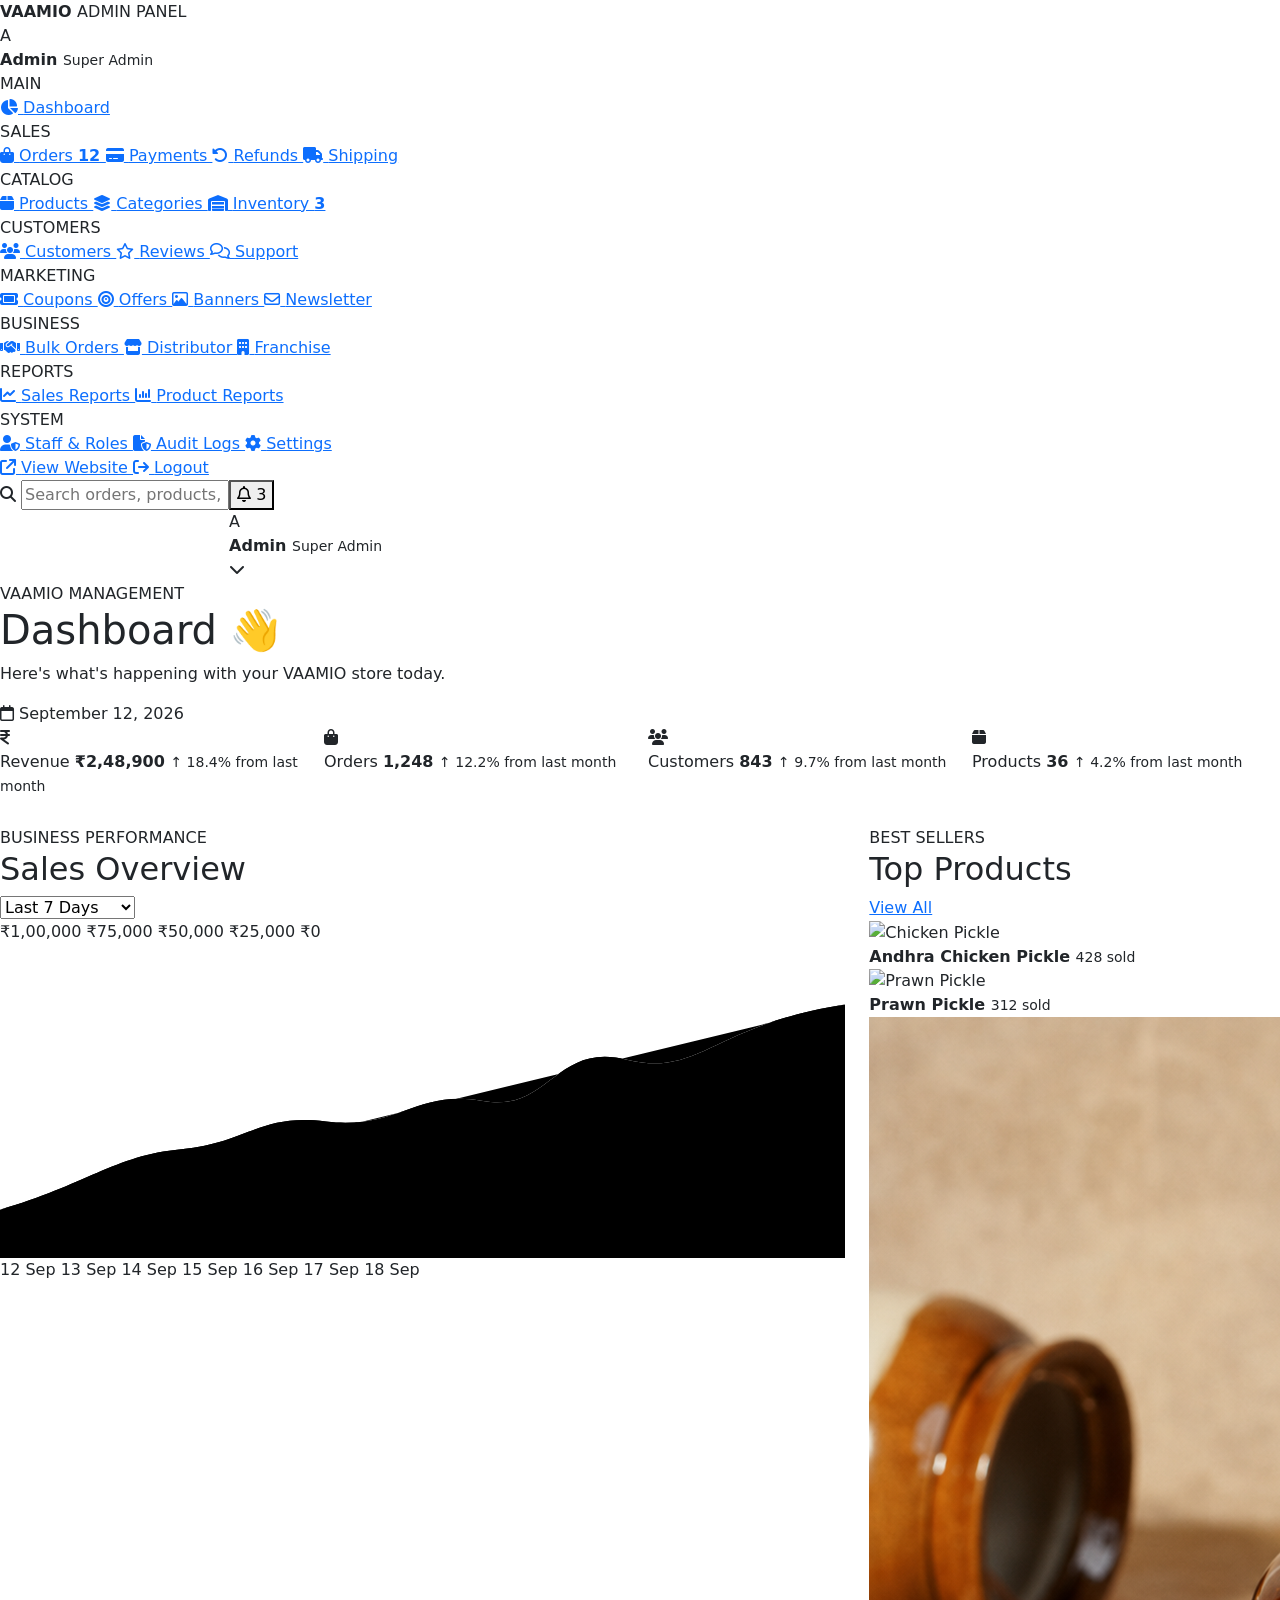
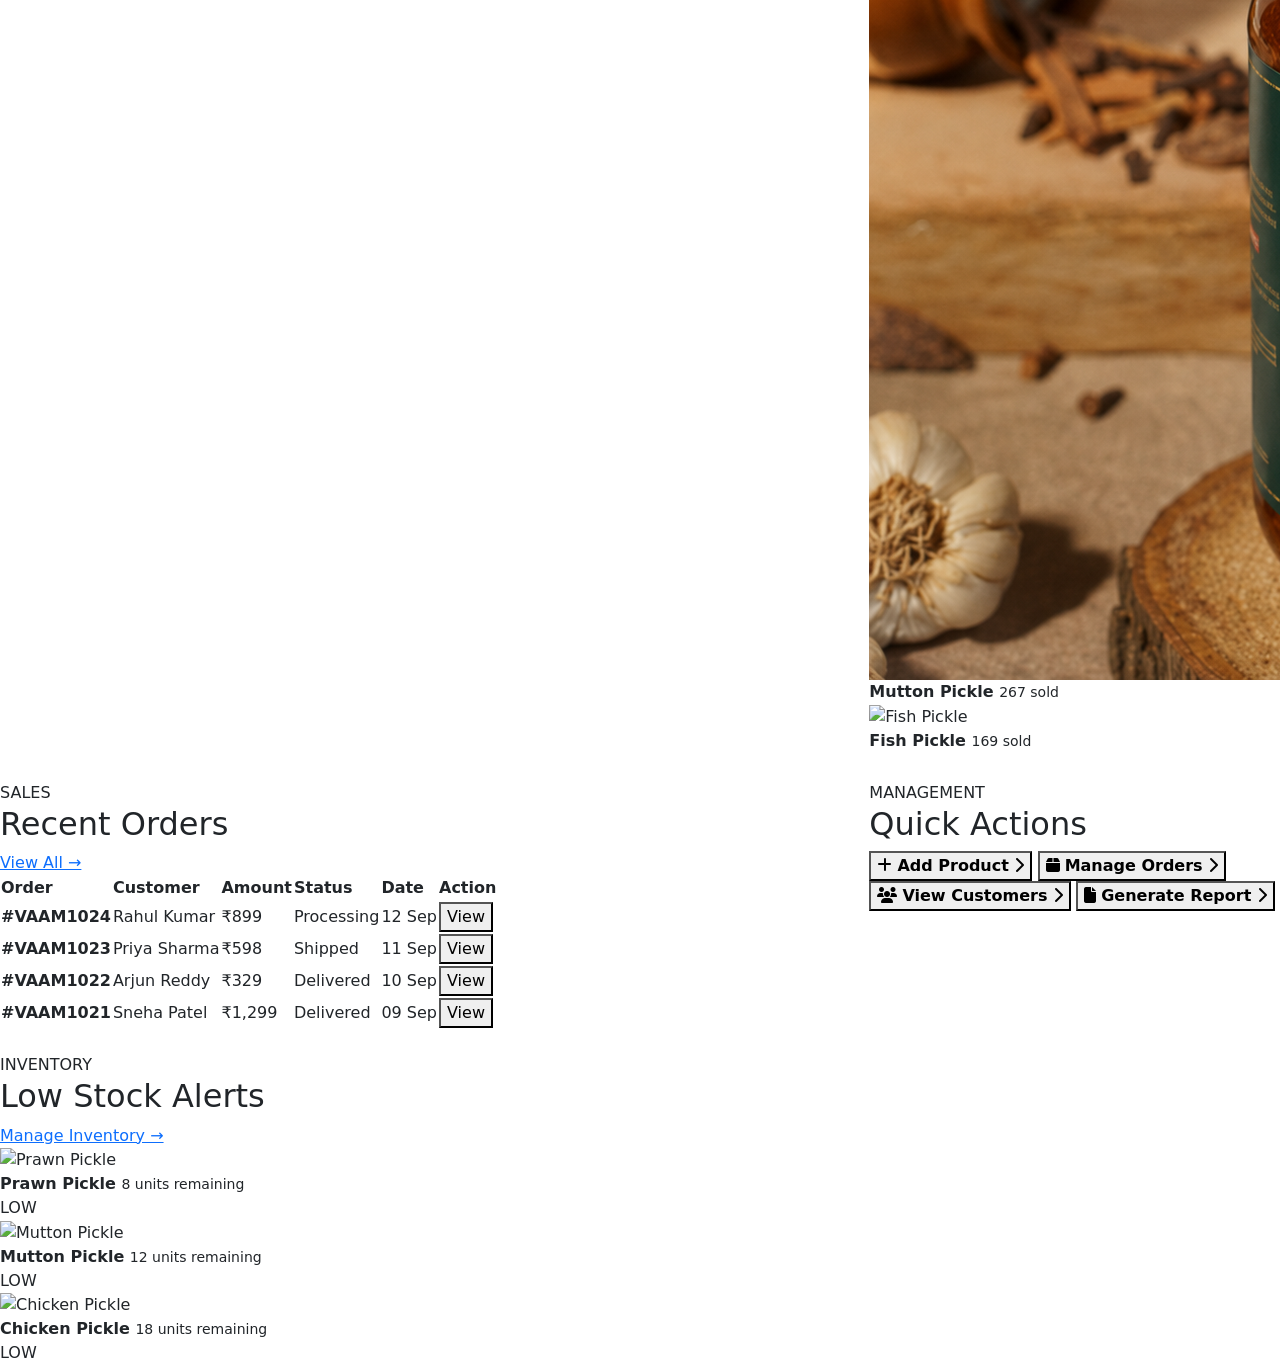
==== commit 3493ca11: "Initial Files" ====
--- a/index.html
+++ b/index.html
@@ -1502,7 +1502,6 @@
                     <img
                         src=""
                         alt="Mutton Pickle">
-
                     <div>
 
                         <strong>
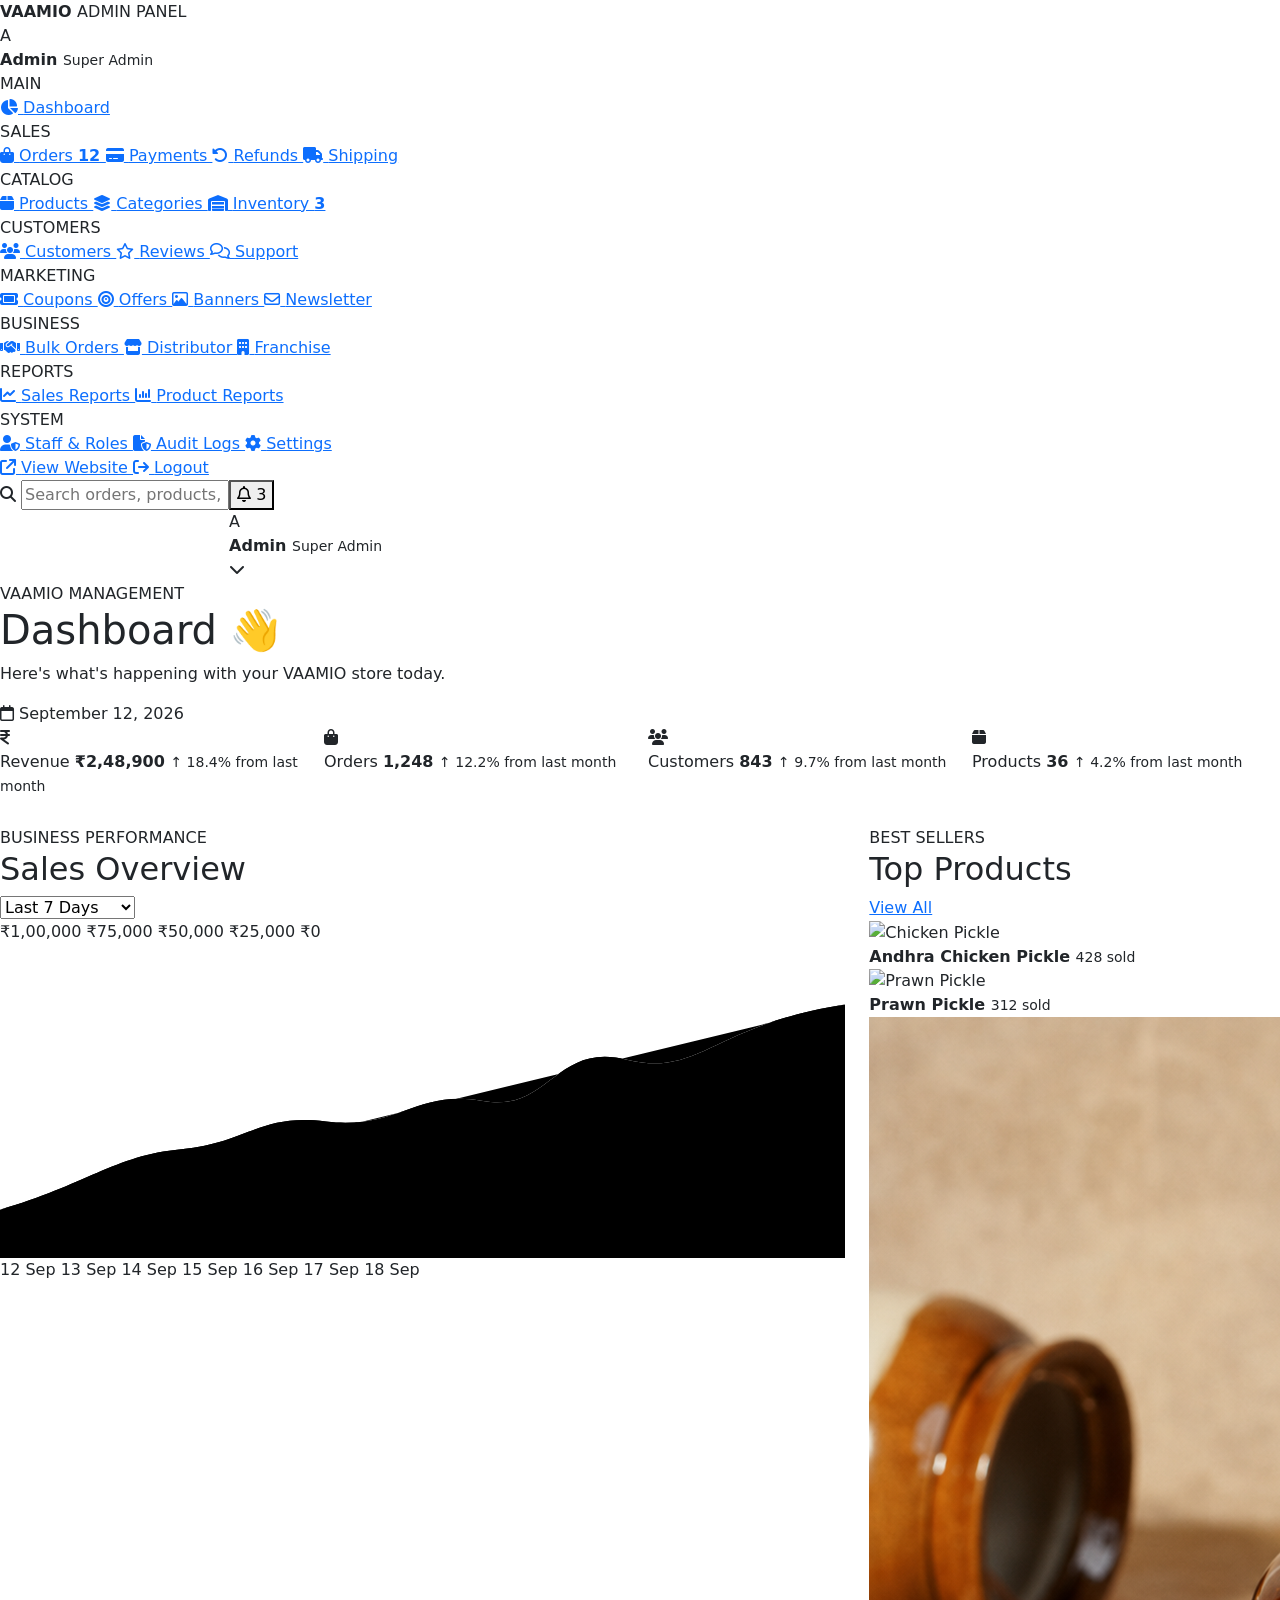
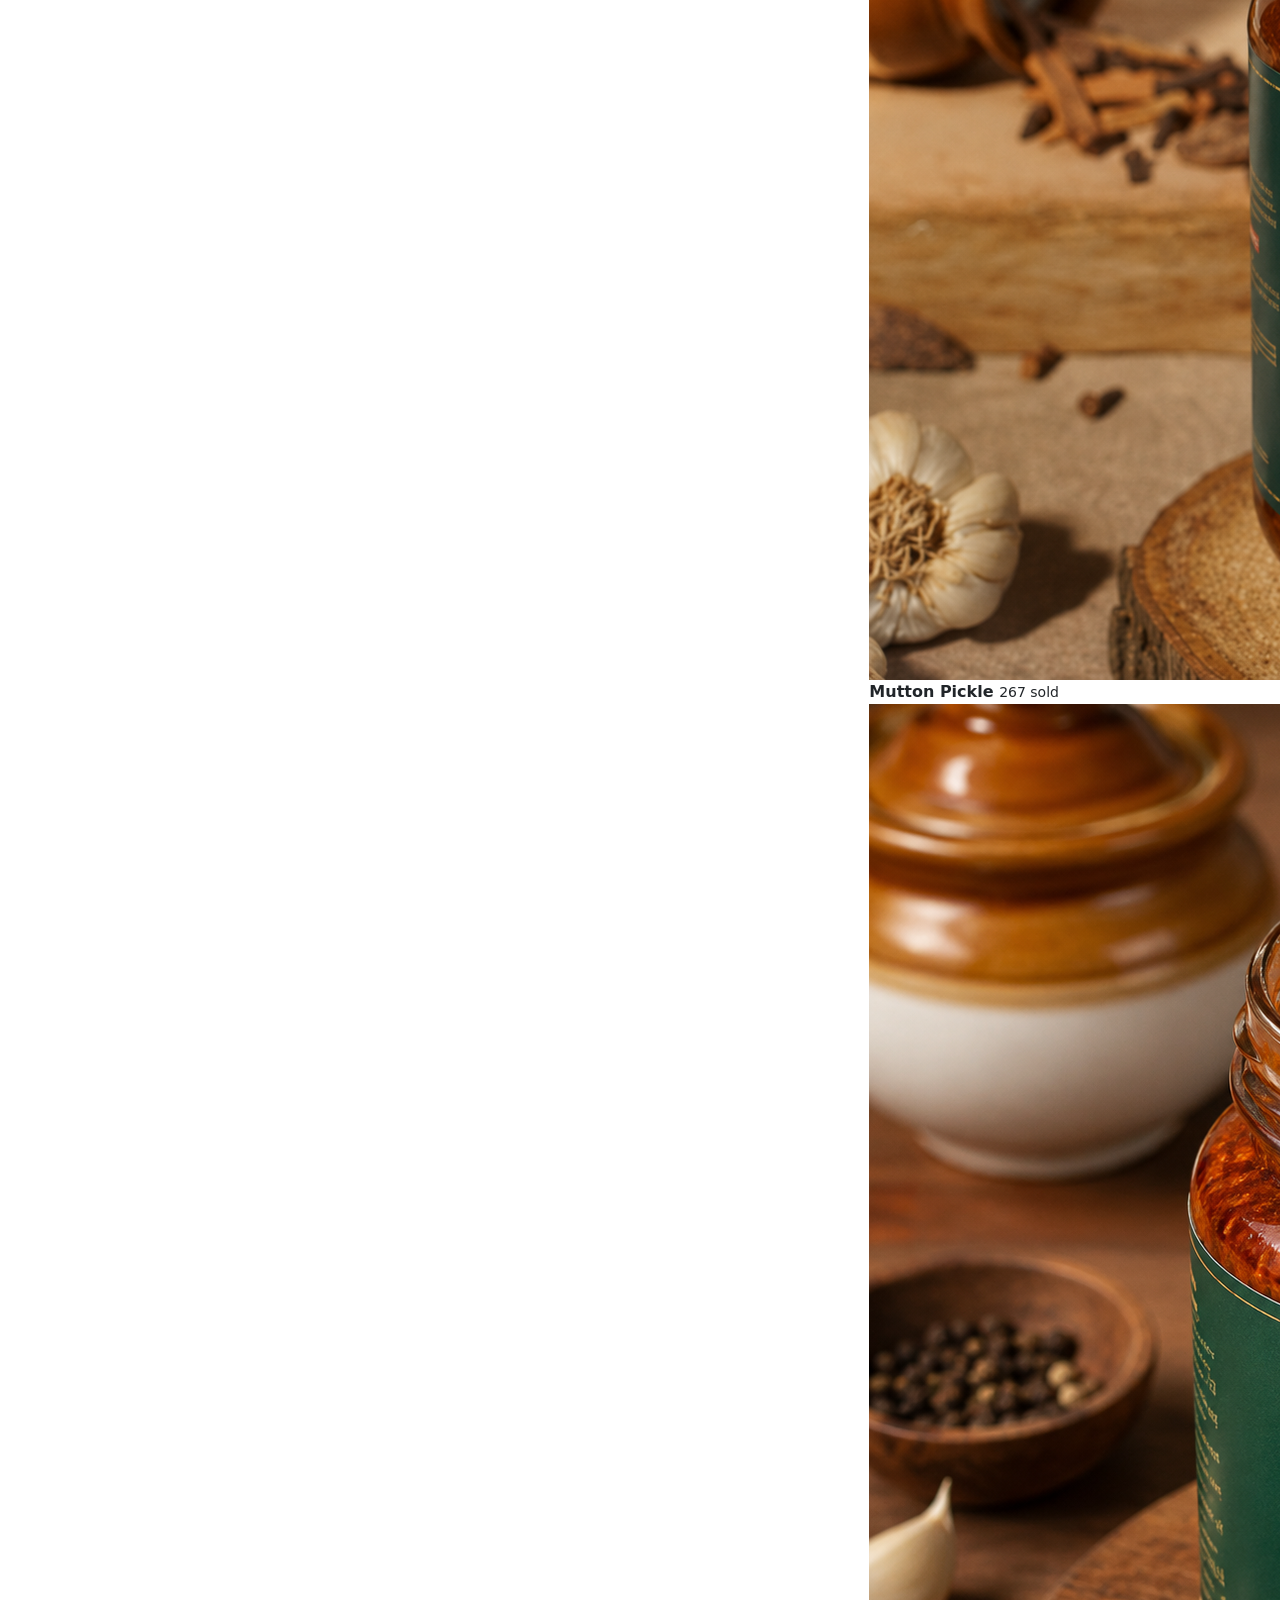
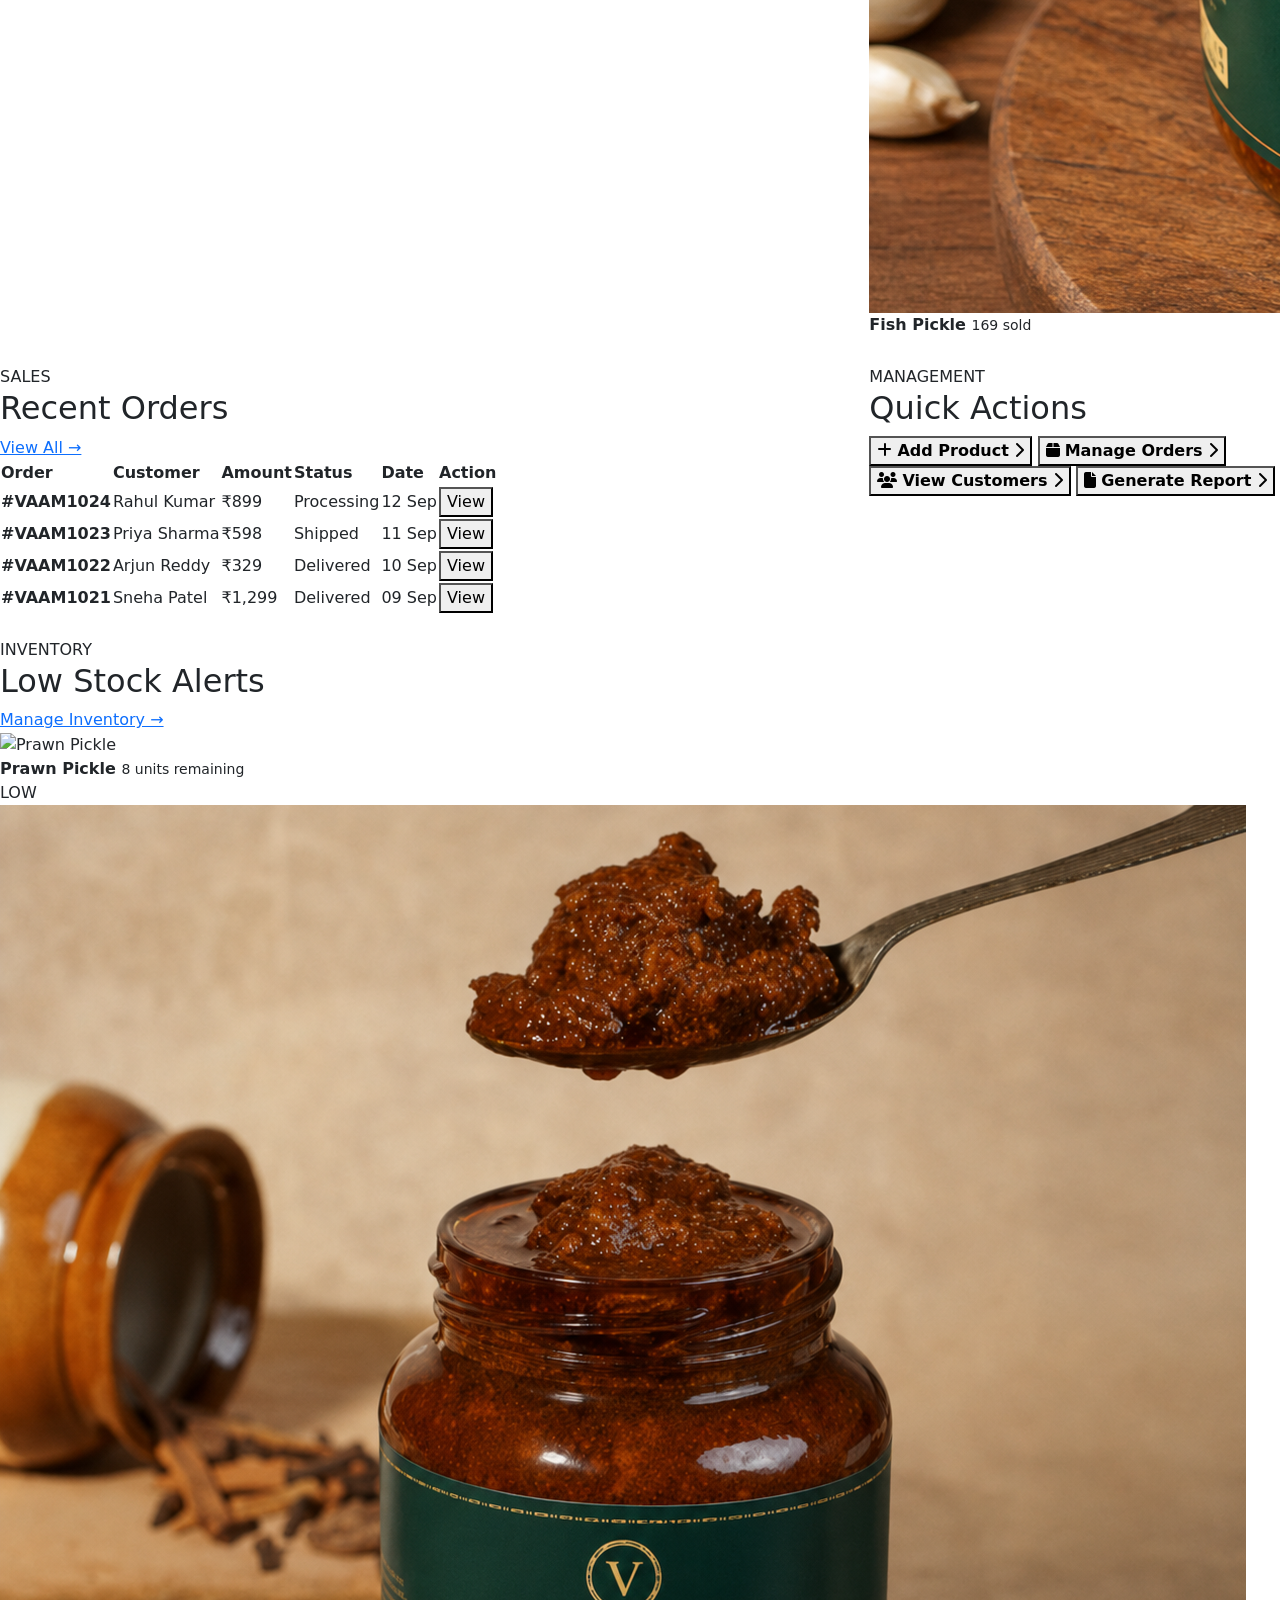
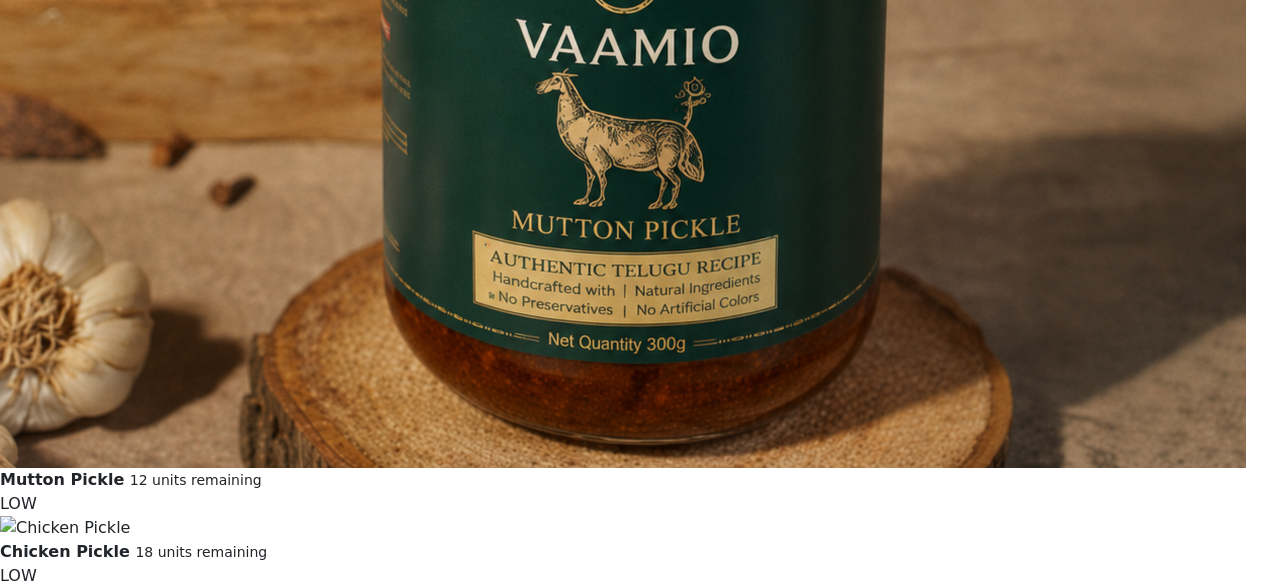
==== commit b909382f: "Initial Files" ====
--- a/index.html
+++ b/index.html
@@ -981,7 +981,7 @@
                         <div class="top-product">
 
                             <img
-                                src="../images/Chickenpickle1.png"
+                                src="Chickenpickle1.png"
                                 alt="Chicken Pickle">
 
                             <div>
@@ -1009,7 +1009,7 @@
                         <div class="top-product">
 
                             <img
-                                src="../images/prawnpickle.png"
+                                src="prawnpickle.png"
                                 alt="Prawn Pickle">
 
                             <div>
@@ -1065,7 +1065,7 @@
                         <div class="top-product">
 
                             <img
-                                src="../images/prawnpickle.png"
+                                src="fish pickle.png"
                                 alt="Fish Pickle">
 
                             <div>
@@ -1500,10 +1500,9 @@
                 <div class="stock-card">
 
                     <img
-                        src=""
+                        src="mutton pickle.png"
                         alt="Mutton Pickle">
                     <div>
-
                         <strong>
                             Mutton Pickle
                         </strong>
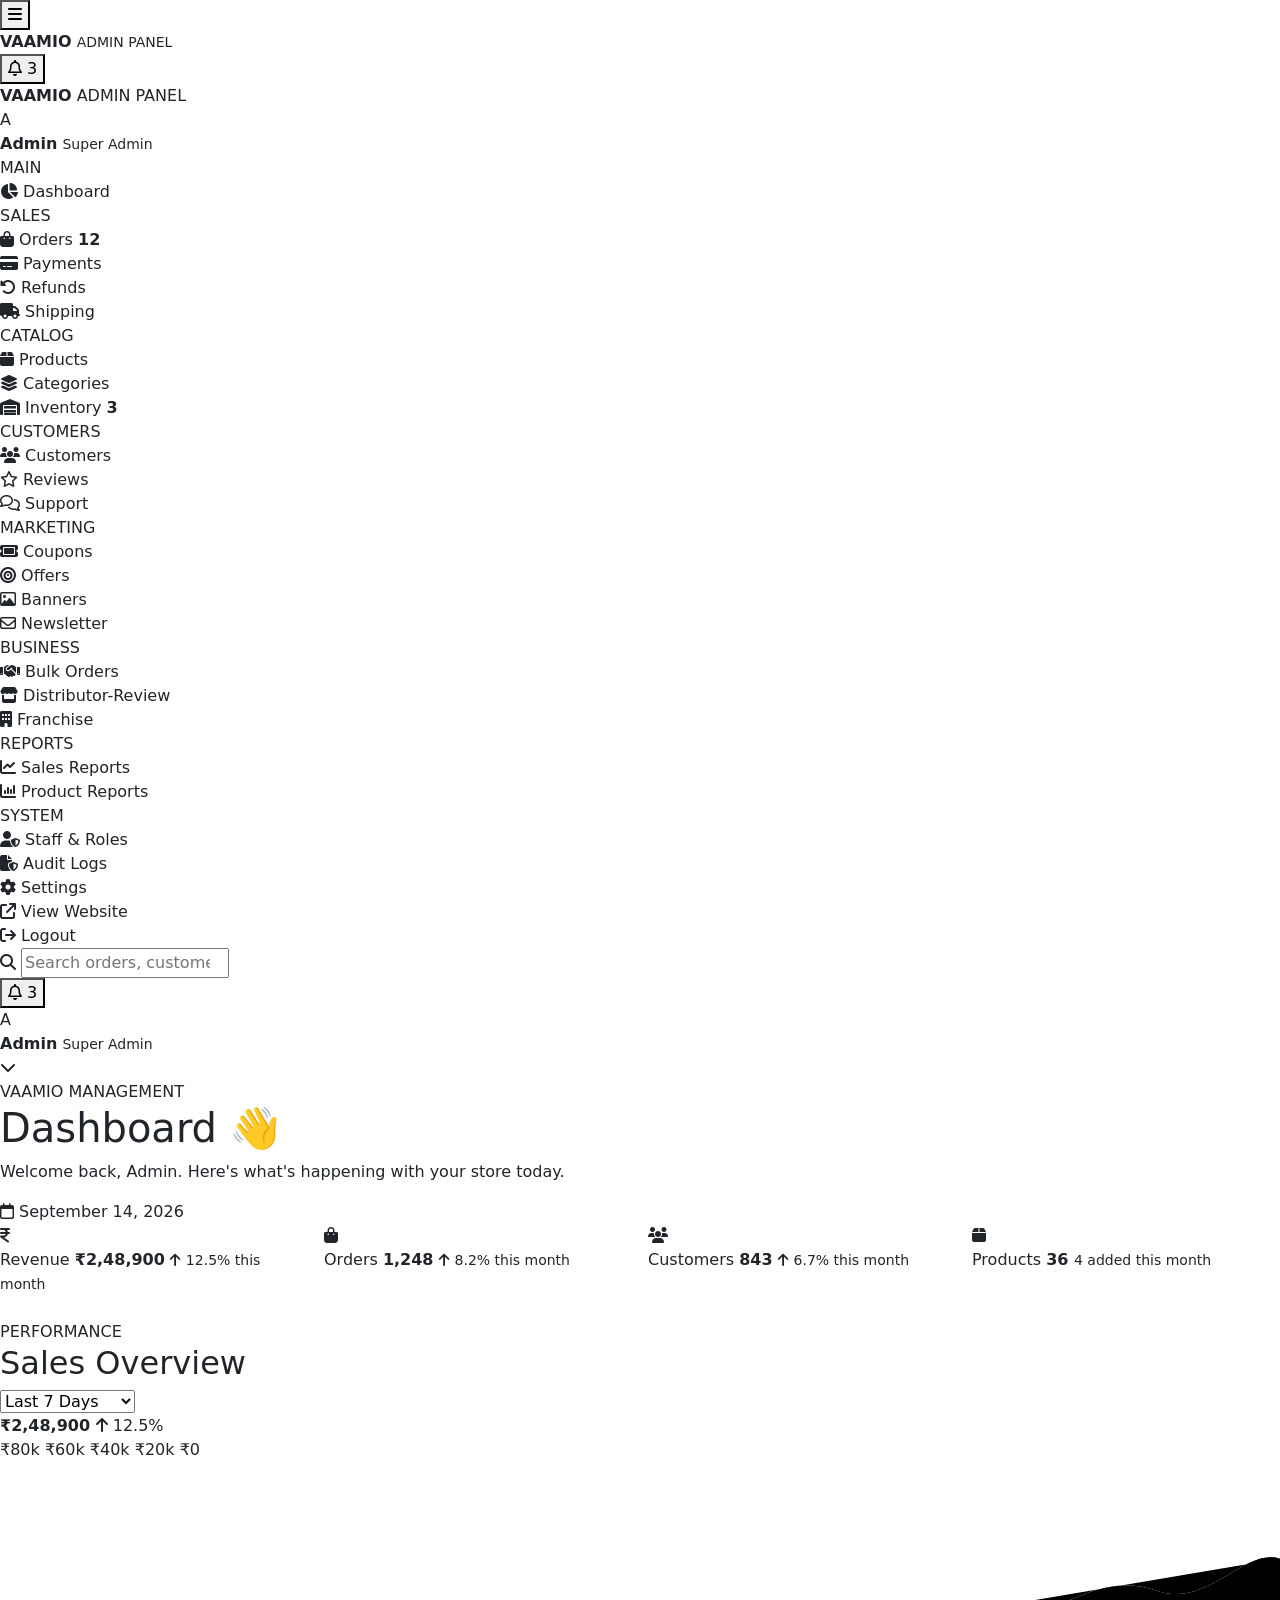
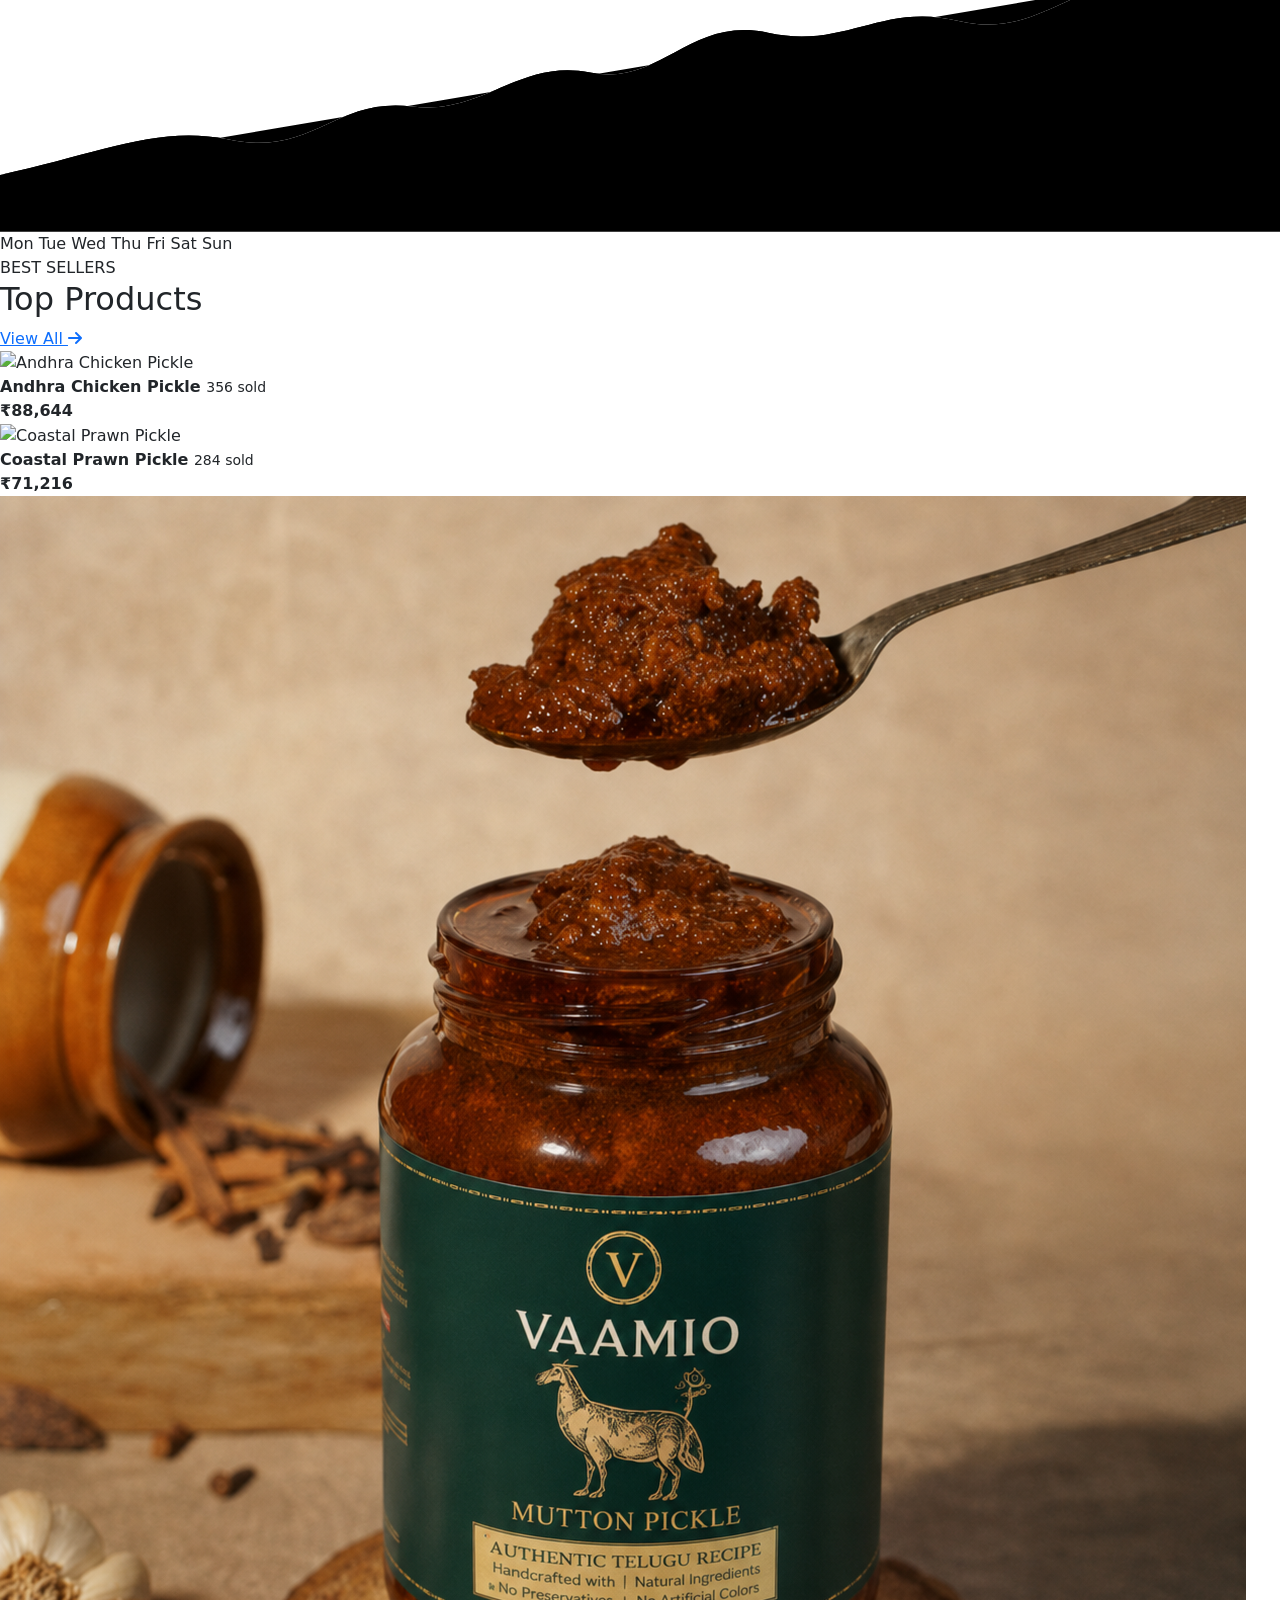
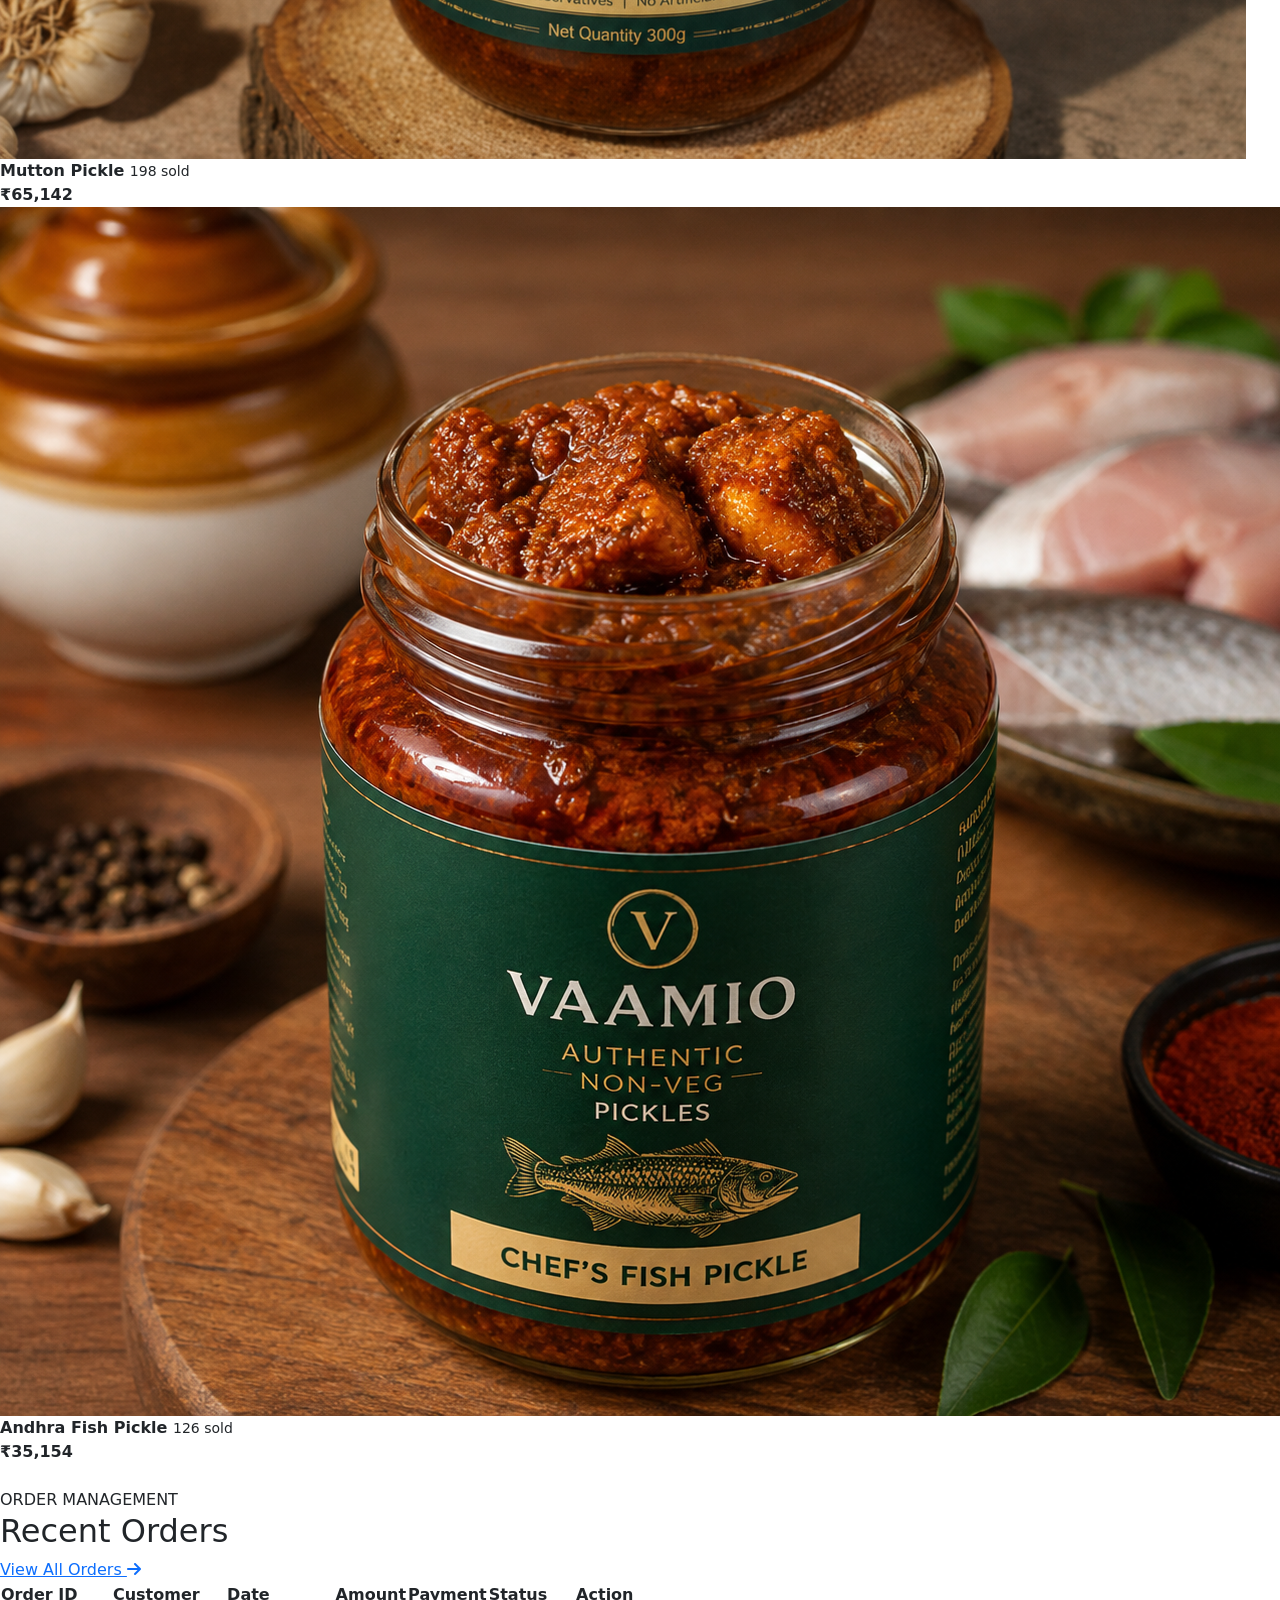
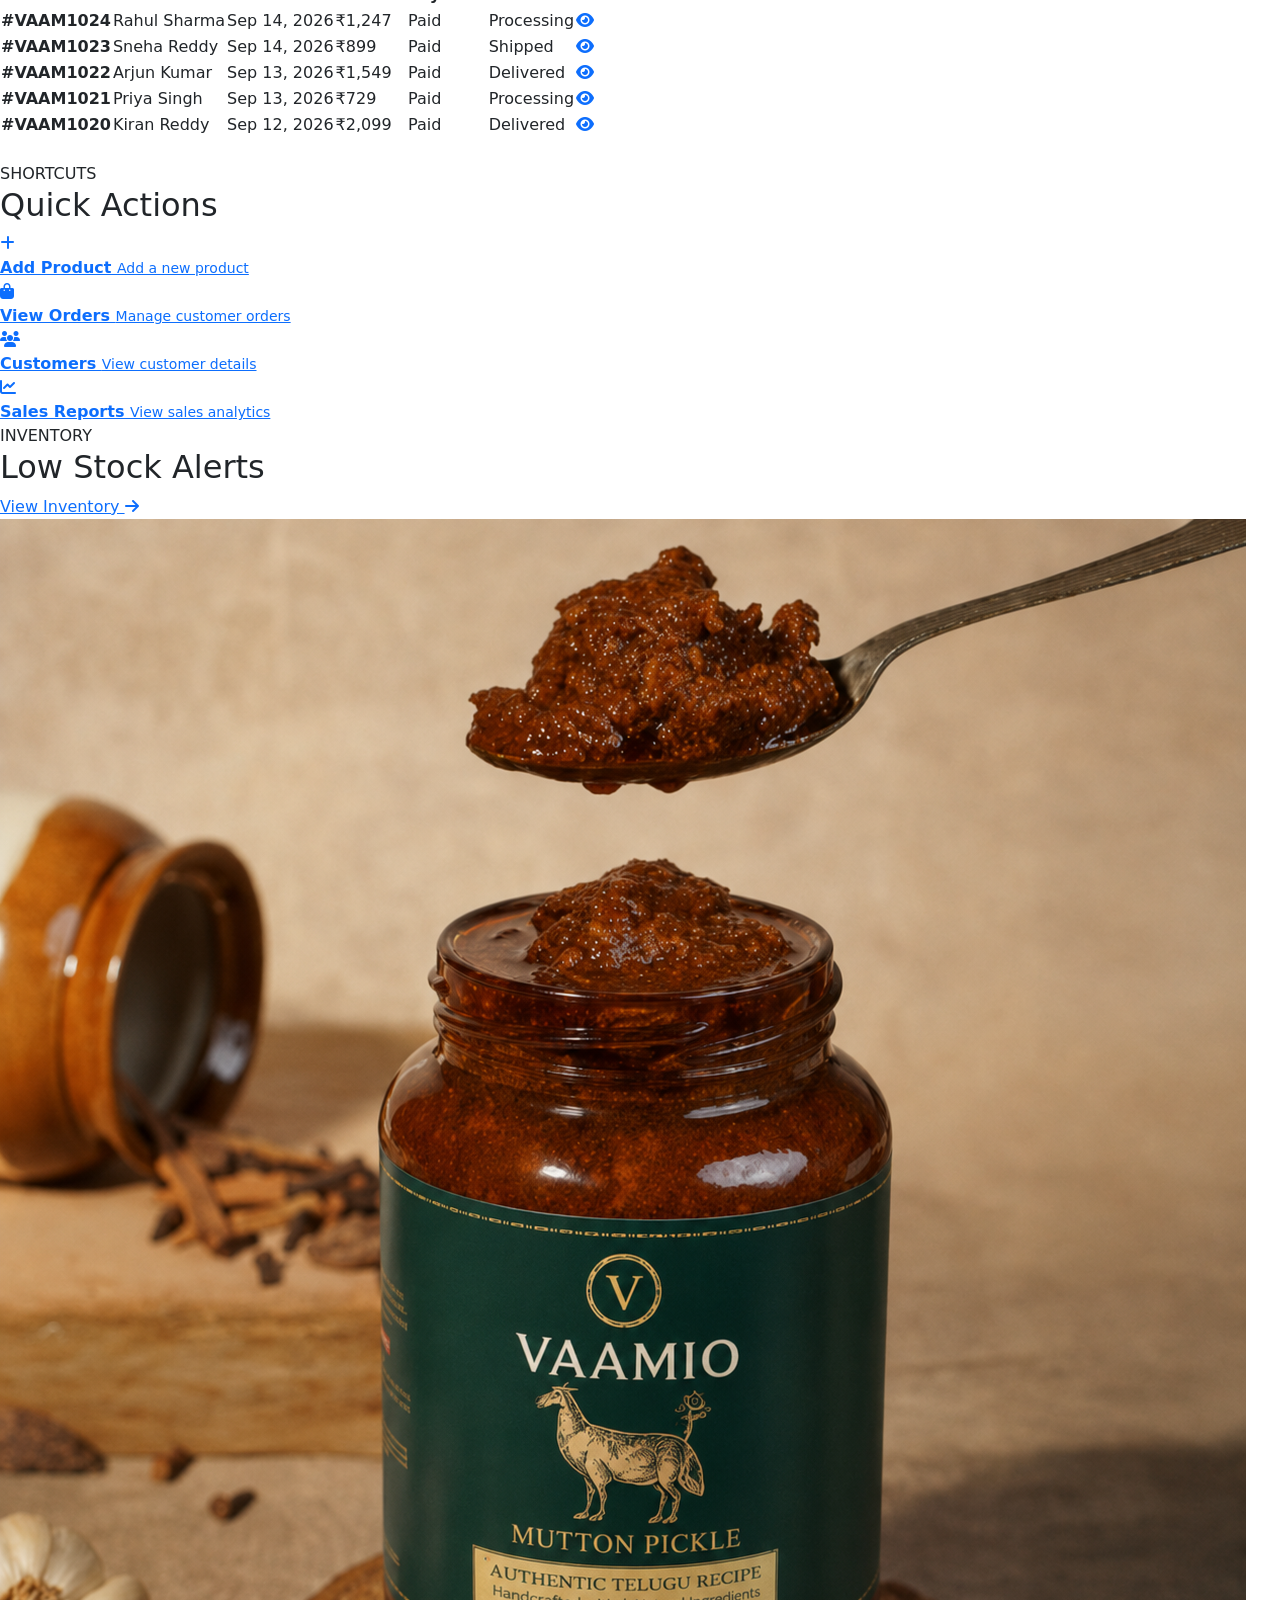
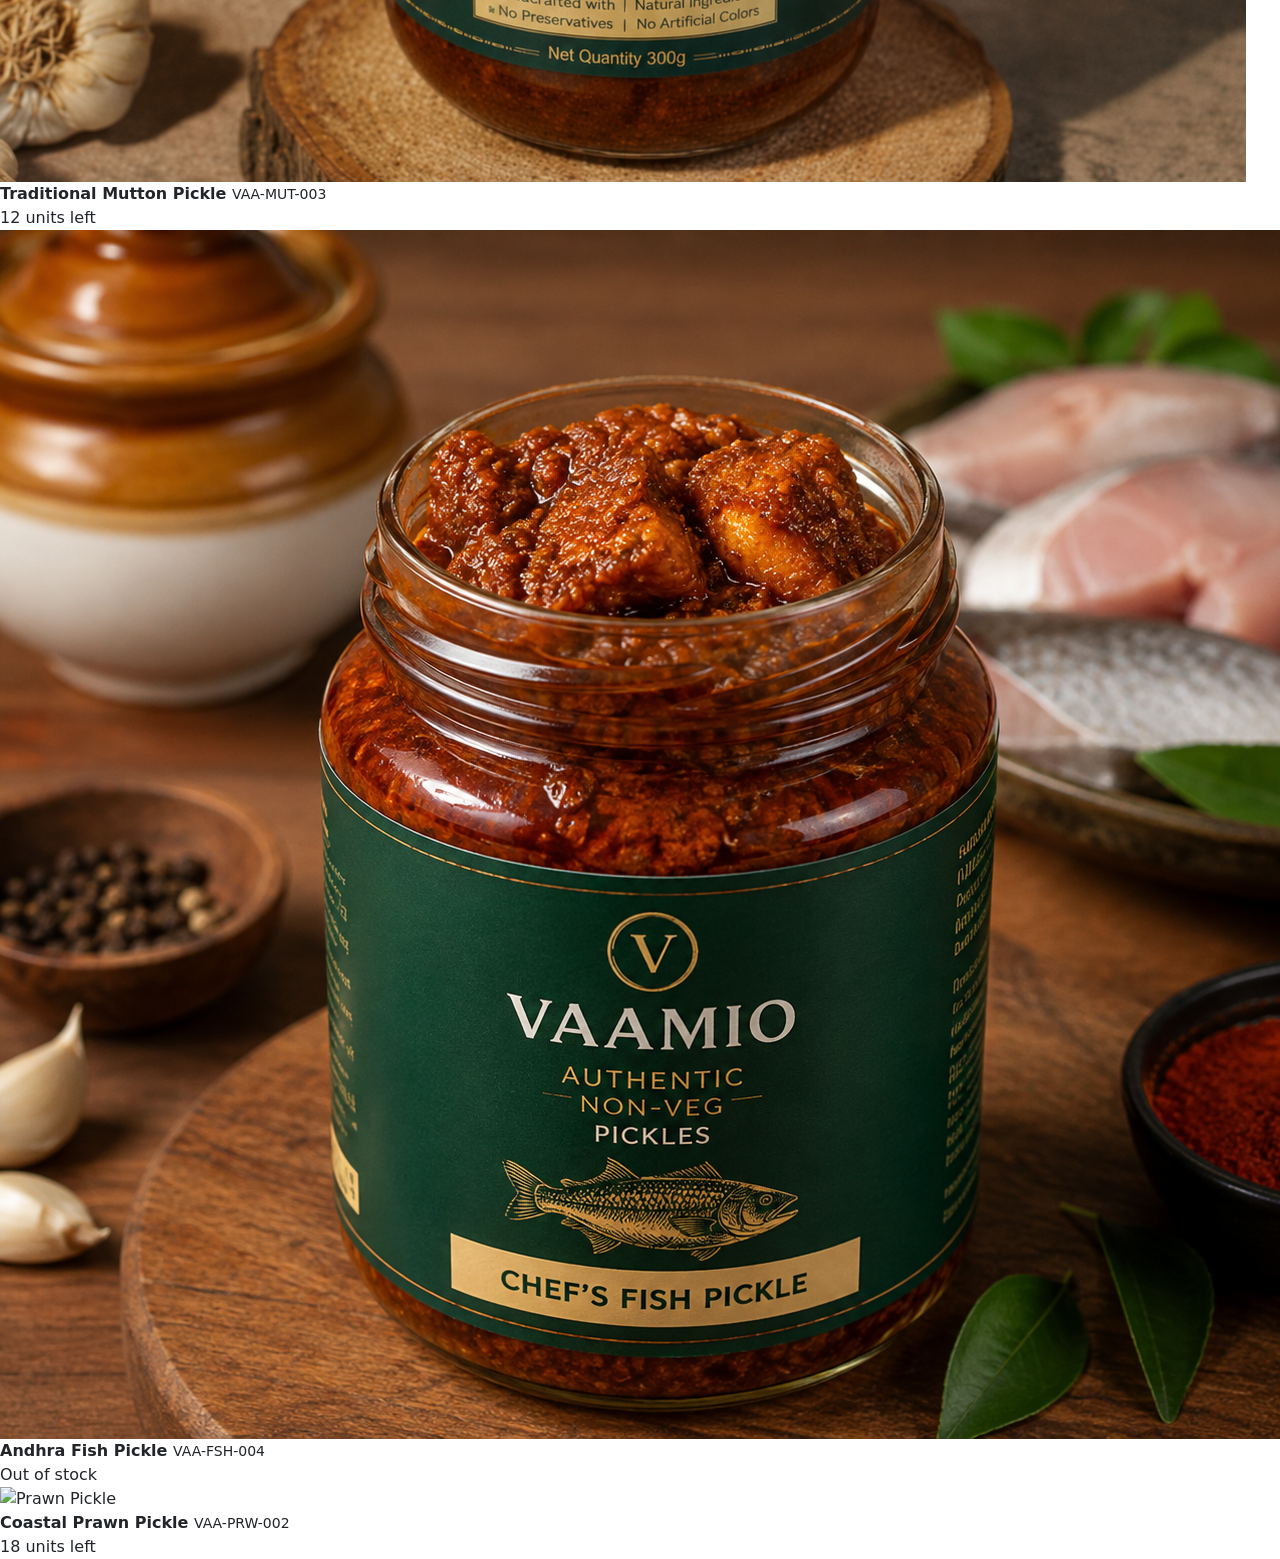
==== commit abbf9e69: "Initial Files" ====
--- a/index.html
+++ b/index.html
@@ -5,42 +5,56 @@
 
     <meta charset="UTF-8">
 
-    <meta name="viewport"
-          content="width=device-width, initial-scale=1.0">
-
-
-    <title>VAAMIO | Admin Panel</title>
-
-
-    <!-- Bootstrap -->
+    <meta
+        name="viewport"
+        content="width=device-width, initial-scale=1.0">
+
+    <meta
+        name="description"
+        content="VAAMIO Admin Dashboard">
+
+    <title>VAAMIO | Dashboard</title>
+
+
+    <!-- =====================================================
+         BOOTSTRAP
+    ====================================================== -->
 
     <link
         href="https://cdn.jsdelivr.net/npm/bootstrap@5.3.3/dist/css/bootstrap.min.css"
         rel="stylesheet">
 
 
-    <!-- Font Awesome -->
+    <!-- =====================================================
+         FONT AWESOME
+    ====================================================== -->
 
     <link
         rel="stylesheet"
         href="https://cdnjs.cloudflare.com/ajax/libs/font-awesome/6.5.2/css/all.min.css">
 
 
-    <!-- Fonts -->
-
-    <link rel="preconnect"
-          href="https://fonts.googleapis.com">
-
-    <link rel="preconnect"
-          href="https://fonts.gstatic.com"
-          crossorigin>
+    <!-- =====================================================
+         GOOGLE FONTS
+    ====================================================== -->
+
+    <link
+        rel="preconnect"
+        href="https://fonts.googleapis.com">
+
+    <link
+        rel="preconnect"
+        href="https://fonts.gstatic.com"
+        crossorigin>
 
     <link
         href="https://fonts.googleapis.com/css2?family=DM+Sans:wght@400;500;600;700&family=Playfair+Display:wght@500;600;700&display=swap"
         rel="stylesheet">
 
 
-    <!-- ADMIN CSS -->
+    <!-- =====================================================
+         INDEX CSS
+    ====================================================== -->
 
     <link
         rel="stylesheet"
@@ -56,82 +70,77 @@
      MOBILE HEADER
 ===================================================== -->
 
-<header class="admin-mobile-header d-lg-none">
-
-   <button
-    class="admin-menu-btn"
-    id="adminMenuBtn"
-    type="button"
-    aria-label="Open admin menu"
-    title="Open admin menu">
+<header class="admin-mobile-header">
+
+    <button
+        class="mobile-menu-btn"
+        id="mobileMenuBtn"
+        type="button"
+        aria-label="Open admin menu"
+        title="Open admin menu">
 
         <i class="fa-solid fa-bars"></i>
 
     </button>
 
 
-    <div class="admin-mobile-logo">
-
-        <strong>
-            VAAMIO
-        </strong>
-
-        <small>
-            ADMIN PANEL
-        </small>
+    <div class="mobile-brand">
+
+        <strong>VAAMIO</strong>
+
+        <small>ADMIN PANEL</small>
 
     </div>
 
 
     <button
-    class="admin-mobile-notification"
-    type="button"
-    aria-label="View notifications"
-    title="View notifications">
+        class="mobile-notification"
+        type="button"
+        aria-label="Notifications"
+        title="Notifications">
+
         <i class="fa-regular fa-bell"></i>
 
-        <span>
-            3
-        </span>
+        <span>3</span>
 
     </button>
 
 </header>
 
 
+
 <!-- =====================================================
-     OVERLAY
+     SIDEBAR OVERLAY
 ===================================================== -->
 
-<div class="admin-overlay"
-     id="adminOverlay">
+<div
+    class="sidebar-overlay"
+    id="sidebarOverlay">
 </div>
+
 
 
 <!-- =====================================================
      SIDEBAR
 ===================================================== -->
 
-<aside class="admin-sidebar"
-       id="adminSidebar">
+<aside
+    class="admin-sidebar"
+    id="adminSidebar">
 
 
     <!-- LOGO -->
 
     <div class="admin-logo">
 
-        <strong>
-            VAAMIO
-        </strong>
-
-        <span>
-            ADMIN PANEL
-        </span>
+        <strong>VAAMIO</strong>
+
+        <span>ADMIN PANEL</span>
 
     </div>
 
 
-    <!-- ADMIN -->
+    <!-- ADMIN USER -->
 
     <div class="admin-user">
 
@@ -141,393 +150,371 @@
 
         <div>
 
-            <strong>
-                Admin
-            </strong>
-
-            <small>
-                Super Admin
-            </small>
+            <strong>Admin</strong>
+
+            <small>Super Admin</small>
 
         </div>
 
     </div>
 
 
-    <!-- NAV -->
+
+    <!-- =================================================
+         NAVIGATION
+    ================================================== -->
 
     <nav class="admin-nav">
 
 
-        <div class="admin-nav-heading">
+        <!-- MAIN -->
+
+        <div class="nav-heading">
             MAIN
         </div>
 
 
-        <a href="#"
-           class="admin-nav-link active">
+        <a
+            href="index.html"
+            class="nav-link active">
 
             <i class="fa-solid fa-chart-pie"></i>
 
-            <span>
-                Dashboard
-            </span>
-
-        </a>
+            <span>Dashboard</span>
+
+        </a>
+
 
 
         <!-- SALES -->
 
-        <div class="admin-nav-heading">
+        <div class="nav-heading">
             SALES
         </div>
 
 
-        <a href="#"
-           class="admin-nav-link">
+        <a
+            href="Orders/Orders.html"
+            class="nav-link">
 
             <i class="fa-solid fa-bag-shopping"></i>
 
-            <span>
-                Orders
-            </span>
-
-            <b>
-                12
-            </b>
-
-        </a>
-
-
-        <a href="#"
-           class="admin-nav-link">
+            <span>Orders</span>
+
+            <b>12</b>
+
+        </a>
+
+
+        <a
+            href="Payments/Payments.html"
+            class="nav-link">
 
             <i class="fa-solid fa-credit-card"></i>
 
-            <span>
-                Payments
-            </span>
-
-        </a>
-
-
-        <a href="#"
-           class="admin-nav-link">
+            <span>Payments</span>
+
+        </a>
+
+
+        <a
+            href="Refunds/Rrefunds.html"
+            class="nav-link">
 
             <i class="fa-solid fa-rotate-left"></i>
 
-            <span>
-                Refunds
-            </span>
-
-        </a>
-
-
-        <a href="#"
-           class="admin-nav-link">
+            <span>Refunds</span>
+
+        </a>
+
+
+        <a
+            href="Shipping/Shipping.html"
+            class="nav-link">
 
             <i class="fa-solid fa-truck"></i>
 
-            <span>
-                Shipping
-            </span>
-
-        </a>
+            <span>Shipping</span>
+
+        </a>
+
 
 
         <!-- CATALOG -->
 
-        <div class="admin-nav-heading">
+        <div class="nav-heading">
             CATALOG
         </div>
 
 
-        <a href="#"
-           class="admin-nav-link">
+        <a
+            href="Products/Products.html"
+            class="nav-link">
 
             <i class="fa-solid fa-box"></i>
 
-            <span>
-                Products
-            </span>
-
-        </a>
-
-
-        <a href="#"
-           class="admin-nav-link">
+            <span>Products</span>
+
+        </a>
+
+
+        <a
+            href="Categories/Categories.html"
+            class="nav-link">
 
             <i class="fa-solid fa-layer-group"></i>
 
-            <span>
-                Categories
-            </span>
-
-        </a>
-
-
-        <a href="#"
-           class="admin-nav-link">
+            <span>Categories</span>
+
+        </a>
+
+
+        <a
+            href="Inventory/Inventory.html"
+            class="nav-link">
 
             <i class="fa-solid fa-warehouse"></i>
 
-            <span>
-                Inventory
-            </span>
-
-            <b class="warning">
-                3
-            </b>
-
-        </a>
+            <span>Inventory</span>
+
+            <b class="warning">3</b>
+
+        </a>
+
 
 
         <!-- CUSTOMERS -->
 
-        <div class="admin-nav-heading">
+        <div class="nav-heading">
             CUSTOMERS
         </div>
 
 
-        <a href="#"
-           class="admin-nav-link">
+        <a
+            href="Customers/Customers.html"
+            class="nav-link">
 
             <i class="fa-solid fa-users"></i>
 
-            <span>
-                Customers
-            </span>
-
-        </a>
-
-
-        <a href="#"
-           class="admin-nav-link">
+            <span>Customers</span>
+
+        </a>
+
+
+        <a
+            href="Reviews/Reviews.html"
+            class="nav-link">
 
             <i class="fa-regular fa-star"></i>
 
-            <span>
-                Reviews
-            </span>
-
-        </a>
-
-
-        <a href="#"
-           class="admin-nav-link">
+            <span>Reviews</span>
+
+        </a>
+
+
+        <a
+            href="Support/Support.html"
+            class="nav-link">
 
             <i class="fa-regular fa-comments"></i>
 
-            <span>
-                Support
-            </span>
-
-        </a>
+            <span>Support</span>
+
+        </a>
+
 
 
         <!-- MARKETING -->
 
-        <div class="admin-nav-heading">
+        <div class="nav-heading">
             MARKETING
         </div>
 
 
-        <a href="#"
-           class="admin-nav-link">
+        <a
+            href="Coupons/Coupons.html"
+            class="nav-link">
 
             <i class="fa-solid fa-ticket"></i>
 
-            <span>
-                Coupons
-            </span>
-
-        </a>
-
-
-        <a href="#"
-           class="admin-nav-link">
+            <span>Coupons</span>
+
+        </a>
+
+
+        <a
+            href="Offers/Offers.html"
+            class="nav-link">
 
             <i class="fa-solid fa-bullseye"></i>
 
-            <span>
-                Offers
-            </span>
-
-        </a>
-
-
-        <a href="#"
-           class="admin-nav-link">
+            <span>Offers</span>
+
+        </a>
+
+
+        <a
+            href="Banners/Banners.html"
+            class="nav-link">
 
             <i class="fa-regular fa-image"></i>
 
-            <span>
-                Banners
-            </span>
-
-        </a>
-
-
-        <a href="#"
-           class="admin-nav-link">
+            <span>Banners</span>
+
+        </a>
+
+
+        <a
+            href="Newsletter/Newsletter.html"
+            class="nav-link">
 
             <i class="fa-regular fa-envelope"></i>
 
-            <span>
-                Newsletter
-            </span>
-
-        </a>
+            <span>Newsletter</span>
+
+        </a>
+
 
 
         <!-- BUSINESS -->
 
-        <div class="admin-nav-heading">
+        <div class="nav-heading">
             BUSINESS
         </div>
 
 
-        <a href="#"
-           class="admin-nav-link">
+        <a
+            href="Bulk-Orders/Bulk-Orders.html"
+            class="nav-link">
 
             <i class="fa-solid fa-handshake"></i>
 
-            <span>
-                Bulk Orders
-            </span>
-
-        </a>
-
-
-        <a href="#"
-           class="admin-nav-link">
+            <span>Bulk Orders</span>
+
+        </a>
+
+
+        <a
+            href="Distributor-Review/Distributor.html"
+            class="nav-link">
 
             <i class="fa-solid fa-store"></i>
 
-            <span>
-                Distributor
-            </span>
-
-        </a>
-
-
-        <a href="#"
-           class="admin-nav-link">
+            <span>Distributor-Review</span>
+
+        </a>
+
+
+        <a
+            href="Franchise/Franchise.html"
+            class="nav-link">
 
             <i class="fa-solid fa-building"></i>
 
-            <span>
-                Franchise
-            </span>
-
-        </a>
+            <span>Franchise</span>
+
+        </a>
+
 
 
         <!-- REPORTS -->
 
-        <div class="admin-nav-heading">
+        <div class="nav-heading">
             REPORTS
         </div>
 
 
-        <a href="#"
-           class="admin-nav-link">
+        <a
+            href="Sales-Reports/Sales-Reports.html"
+            class="nav-link">
 
             <i class="fa-solid fa-chart-line"></i>
 
-            <span>
-                Sales Reports
-            </span>
-
-        </a>
-
-
-        <a href="#"
-           class="admin-nav-link">
+            <span>Sales Reports</span>
+
+        </a>
+
+
+        <a
+            href="Product-Reports/Product-Reports.html"
+            class="nav-link">
 
             <i class="fa-solid fa-chart-column"></i>
 
-            <span>
-                Product Reports
-            </span>
-
-        </a>
+            <span>Product Reports</span>
+
+        </a>
+
 
 
         <!-- SYSTEM -->
 
-        <div class="admin-nav-heading">
+        <div class="nav-heading">
             SYSTEM
         </div>
 
 
-        <a href="#"
-           class="admin-nav-link">
+        <a
+            href="Staff-Roles/Staff-Roles.html"
+            class="nav-link">
 
             <i class="fa-solid fa-user-shield"></i>
 
-            <span>
-                Staff & Roles
-            </span>
-
-        </a>
-
-
-        <a href="#"
-           class="admin-nav-link">
+            <span>Staff & Roles</span>
+
+        </a>
+
+
+        <a
+            href="Audit-Logs/Audit-Logs.html"
+            class="nav-link">
 
             <i class="fa-solid fa-file-shield"></i>
 
-            <span>
-                Audit Logs
-            </span>
-
-        </a>
-
-
-        <a href="#"
-           class="admin-nav-link">
+            <span>Audit Logs</span>
+
+        </a>
+
+
+        <a
+            href="Settings/Settings.html"
+            class="nav-link">
 
             <i class="fa-solid fa-gear"></i>
 
-            <span>
-                Settings
-            </span>
-
-        </a>
-
-
-        <div class="admin-nav-divider">
-        </div>
-
-
-        <a href="../home.html"
-           class="admin-nav-link">
+            <span>Settings</span>
+
+        </a>
+
+
+        <div class="nav-divider"></div>
+
+
+        <a
+            href="index.html"
+            class="nav-link">
 
             <i class="fa-solid fa-arrow-up-right-from-square"></i>
 
-            <span>
-                View Website
-            </span>
-
-        </a>
-
-
-        <a href="#"
-           class="admin-nav-link admin-logout">
+            <span>View Website</span>
+
+        </a>
+
+
+        <a
+            href="#"
+            class="nav-link logout-link">
 
             <i class="fa-solid fa-arrow-right-from-bracket"></i>
 
-            <span>
-                Logout
-            </span>
-
-        </a>
-
+            <span>Logout</span>
+
+        </a>
 
     </nav>
 
 </aside>
+
 
 
 <!-- =====================================================
@@ -537,51 +524,52 @@
 <main class="admin-main">
 
 
-    <!-- DESKTOP TOPBAR -->
-
-    <header class="admin-topbar d-none d-lg-flex">
-
-        <div class="admin-search">
+    <!-- =================================================
+         TOPBAR
+    ================================================== -->
+
+    <header class="admin-topbar">
+
+
+        <div class="search-box">
 
             <i class="fa-solid fa-magnifying-glass"></i>
 
             <input
-                type="text"
-                id="adminSearch"
-                placeholder="Search orders, products, customers...">
+                type="search"
+                placeholder="Search orders, customers, products..."
+                aria-label="Search dashboard">
 
         </div>
 
 
-        <div class="admin-top-right">
-
-
-            <button class="admin-top-icon">
+        <div class="topbar-right">
+
+
+            <button
+                class="notification-btn"
+                type="button"
+                aria-label="Notifications"
+                title="Notifications">
 
                 <i class="fa-regular fa-bell"></i>
 
-                <span>
-                    3
-                </span>
+                <span>3</span>
 
             </button>
 
 
             <div class="admin-profile">
 
-                <div class="admin-small-avatar">
+                <div class="profile-avatar">
                     A
                 </div>
 
                 <div>
 
-                    <strong>
-                        Admin
-                    </strong>
-
-                    <small>
-                        Super Admin
-                    </small>
+                    <strong>Admin</strong>
+
+                    <small>Super Admin</small>
 
                 </div>
 
@@ -594,18 +582,24 @@
     </header>
 
 
-    <!-- CONTENT -->
+
+    <!-- =================================================
+         CONTENT
+    ================================================== -->
 
     <div class="admin-content">
 
 
-        <!-- WELCOME -->
-
-        <section class="admin-welcome">
+        <!-- =================================================
+             PAGE HEADER
+        ================================================== -->
+
+        <section class="page-header">
+
 
             <div>
 
-                <span>
+                <span class="page-eyebrow">
                     VAAMIO MANAGEMENT
                 </span>
 
@@ -614,33 +608,39 @@
                 </h1>
 
                 <p>
-                    Here's what's happening with your VAAMIO store today.
+                    Welcome back, Admin. Here's what's happening
+                    with your store today.
                 </p>
 
             </div>
 
 
-            <div class="admin-date">
+            <div class="dashboard-date">
 
                 <i class="fa-regular fa-calendar"></i>
 
-                September 12, 2026
+                <span>
+                    September 14, 2026
+                </span>
 
             </div>
 
         </section>
 
 
-        <!-- STAT CARDS -->
+
+        <!-- =================================================
+             STAT CARDS
+        ================================================== -->
 
         <div class="row g-3">
 
 
             <div class="col-6 col-xl-3">
 
-                <div class="admin-stat-card">
-
-                    <div class="admin-stat-icon green">
+                <div class="stat-card">
+
+                    <div class="stat-icon green">
 
                         <i class="fa-solid fa-indian-rupee-sign"></i>
 
@@ -657,7 +657,8 @@
                         </strong>
 
                         <small>
-                            ↑ 18.4% from last month
+                            <i class="fa-solid fa-arrow-up"></i>
+                            12.5% this month
                         </small>
 
                     </div>
@@ -669,9 +670,9 @@
 
             <div class="col-6 col-xl-3">
 
-                <div class="admin-stat-card">
-
-                    <div class="admin-stat-icon orange">
+                <div class="stat-card">
+
+                    <div class="stat-icon blue">
 
                         <i class="fa-solid fa-bag-shopping"></i>
 
@@ -688,7 +689,8 @@
                         </strong>
 
                         <small>
-                            ↑ 12.2% from last month
+                            <i class="fa-solid fa-arrow-up"></i>
+                            8.2% this month
                         </small>
 
                     </div>
@@ -700,9 +702,9 @@
 
             <div class="col-6 col-xl-3">
 
-                <div class="admin-stat-card">
-
-                    <div class="admin-stat-icon blue">
+                <div class="stat-card">
+
+                    <div class="stat-icon orange">
 
                         <i class="fa-solid fa-users"></i>
 
@@ -719,7 +721,8 @@
                         </strong>
 
                         <small>
-                            ↑ 9.7% from last month
+                            <i class="fa-solid fa-arrow-up"></i>
+                            6.7% this month
                         </small>
 
                     </div>
@@ -731,9 +734,9 @@
 
             <div class="col-6 col-xl-3">
 
-                <div class="admin-stat-card">
-
-                    <div class="admin-stat-icon purple">
+                <div class="stat-card">
+
+                    <div class="stat-icon red">
 
                         <i class="fa-solid fa-box"></i>
 
@@ -750,7 +753,7 @@
                         </strong>
 
                         <small>
-                            ↑ 4.2% from last month
+                            4 added this month
                         </small>
 
                     </div>
@@ -762,251 +765,827 @@
         </div>
 
 
-        <!-- SALES + PRODUCTS -->
-
-        <div class="row g-4 mt-1">
-
-
-            <!-- SALES -->
-
-            <div class="col-xl-8">
-
-                <section class="admin-card">
-
-                    <div class="admin-card-header">
+
+        <!-- =================================================
+             SALES + TOP PRODUCTS
+        ================================================== -->
+
+        <section class="dashboard-grid mt-4">
+
+
+            <!-- SALES OVERVIEW -->
+
+            <div class="admin-card">
+
+                <div class="admin-card-header">
+
+                    <div>
+
+                        <span>
+                            PERFORMANCE
+                        </span>
+
+                        <h2>
+                            Sales Overview
+                        </h2>
+
+                    </div>
+
+
+                    <select
+                        class="dashboard-select"
+                        aria-label="Sales period">
+
+                        <option>
+                            Last 7 Days
+                        </option>
+
+                        <option>
+                            Last 30 Days
+                        </option>
+
+                        <option>
+                            Last 6 Months
+                        </option>
+
+                        <option>
+                            This Year
+                        </option>
+
+                    </select>
+
+                </div>
+
+
+                <div class="sales-total">
+
+                    <strong>
+                        ₹2,48,900
+                    </strong>
+
+                    <span>
+                        <i class="fa-solid fa-arrow-up"></i>
+                        12.5%
+                    </span>
+
+                </div>
+
+
+                <div class="sales-chart">
+
+                    <div class="chart-labels">
+
+                        <span>₹80k</span>
+                        <span>₹60k</span>
+                        <span>₹40k</span>
+                        <span>₹20k</span>
+                        <span>₹0</span>
+
+                    </div>
+
+
+                    <div class="chart">
+
+                        <div class="chart-lines">
+
+                            <span></span>
+                            <span></span>
+                            <span></span>
+                            <span></span>
+                            <span></span>
+
+                        </div>
+
+
+                        <svg
+                            viewBox="0 0 900 260"
+                            preserveAspectRatio="none"
+                            role="img"
+                            aria-label="Sales chart">
+
+                            <path
+                                class="area"
+                                d="M0,220
+                                   C70,205 110,185 160,195
+                                   C220,208 235,165 290,172
+                                   C340,178 365,138 415,148
+                                   C465,158 485,108 540,120
+                                   C595,132 620,98 675,112
+                                   C735,126 760,72 815,91
+                                   C850,102 875,60 900,68
+                                   L900,260
+                                   L0,260 Z">
+                            </path>
+
+
+                            <path
+                                class="line"
+                                d="M0,220
+                                   C70,205 110,185 160,195
+                                   C220,208 235,165 290,172
+                                   C340,178 365,138 415,148
+                                   C465,158 485,108 540,120
+                                   C595,132 620,98 675,112
+                                   C735,126 760,72 815,91
+                                   C850,102 875,60 900,68">
+                            </path>
+
+                        </svg>
+
+                    </div>
+
+
+                    <div class="chart-days">
+
+                        <span>Mon</span>
+                        <span>Tue</span>
+                        <span>Wed</span>
+                        <span>Thu</span>
+                        <span>Fri</span>
+                        <span>Sat</span>
+                        <span>Sun</span>
+
+                    </div>
+
+                </div>
+
+            </div>
+
+
+
+            <!-- TOP PRODUCTS -->
+
+            <div class="admin-card">
+
+                <div class="admin-card-header">
+
+                    <div>
+
+                        <span>
+                            BEST SELLERS
+                        </span>
+
+                        <h2>
+                            Top Products
+                        </h2>
+
+                    </div>
+
+
+                    <a
+                        href="Products/Products.html"
+                        class="view-all-link">
+
+                        View All
+
+                        <i class="fa-solid fa-arrow-right"></i>
+
+                    </a>
+
+                </div>
+
+
+                <div class="top-products">
+
+
+                    <div class="top-product">
+
+                        <img
+                            src="Chickenpickle1.png"
+                            alt="Andhra Chicken Pickle">
+
+                        <div class="top-product-info">
+
+                            <strong>
+                                Andhra Chicken Pickle
+                            </strong>
+
+                            <small>
+                                356 sold
+                            </small>
+
+                            <div class="progress-bar">
+                                <span class="progress-92"></span>
+                            </div>
+
+                        </div>
+
+                        <strong>
+                            ₹88,644
+                        </strong>
+
+                    </div>
+
+
+                    <div class="top-product">
+
+                        <img
+                            src="prawnpickle.png"
+                            alt="Coastal Prawn Pickle">
+
+                        <div class="top-product-info">
+
+                            <strong>
+                                Coastal Prawn Pickle
+                            </strong>
+
+                            <small>
+                                284 sold
+                            </small>
+
+                            <div class="progress-bar">
+                                <span class="progress-75"></span>
+                            </div>
+
+                        </div>
+
+                        <strong>
+                            ₹71,216
+                        </strong>
+
+                    </div>
+
+
+                    <div class="top-product">
+
+                        <img
+                            src="mutton pickle.png"
+                            alt="Mutton Pickle">
+
+                        <div class="top-product-info">
+
+                            <strong>
+                                Mutton Pickle
+                            </strong>
+
+                            <small>
+                                198 sold
+                            </small>
+
+                            <div class="progress-bar">
+                                <span class="progress-64"></span>
+                            </div>
+
+                        </div>
+
+                        <strong>
+                            ₹65,142
+                        </strong>
+
+                    </div>
+
+
+                    <div class="top-product">
+
+                        <img
+                            src="fish pickle.png"
+                            alt="Andhra Fish Pickle">
+
+                        <div class="top-product-info">
+
+                            <strong>
+                                Andhra Fish Pickle
+                            </strong>
+
+                            <small>
+                                126 sold
+                            </small>
+
+                            <div class="progress-bar">
+                                <span class="progress-42"></span>
+                            </div>
+
+                        </div>
+
+                        <strong>
+                            ₹35,154
+                        </strong>
+
+                    </div>
+
+                </div>
+
+            </div>
+
+        </section>
+
+
+
+        <!-- =================================================
+             RECENT ORDERS
+        ================================================== -->
+
+        <section class="admin-card mt-4">
+
+            <div class="admin-card-header">
+
+                <div>
+
+                    <span>
+                        ORDER MANAGEMENT
+                    </span>
+
+                    <h2>
+                        Recent Orders
+                    </h2>
+
+                </div>
+
+
+                <a
+                    href="Orders/Orders.html"
+                    class="view-all-link">
+
+                    View All Orders
+
+                    <i class="fa-solid fa-arrow-right"></i>
+
+                </a>
+
+            </div>
+
+
+            <div class="admin-table-wrapper">
+
+                <table class="admin-table">
+
+                    <thead>
+
+                        <tr>
+
+                            <th>Order ID</th>
+                            <th>Customer</th>
+                            <th>Date</th>
+                            <th>Amount</th>
+                            <th>Payment</th>
+                            <th>Status</th>
+                            <th>Action</th>
+
+                        </tr>
+
+                    </thead>
+
+
+                    <tbody>
+
+                        <tr>
+
+                            <td>
+                                <strong>#VAAM1024</strong>
+                            </td>
+
+                            <td>
+                                Rahul Sharma
+                            </td>
+
+                            <td>
+                                Sep 14, 2026
+                            </td>
+
+                            <td>
+                                ₹1,247
+                            </td>
+
+                            <td>
+                                Paid
+                            </td>
+
+                            <td>
+                                <span class="order-status processing">
+                                    Processing
+                                </span>
+                            </td>
+
+                            <td>
+                                <a
+                                    href="Orders/Orders.html"
+                                    class="admin-view-btn"
+                                    aria-label="View order"
+                                    title="View order">
+
+                                    <i class="fa-solid fa-eye"></i>
+
+                                </a>
+                            </td>
+
+                        </tr>
+
+
+                        <tr>
+
+                            <td>
+                                <strong>#VAAM1023</strong>
+                            </td>
+
+                            <td>
+                                Sneha Reddy
+                            </td>
+
+                            <td>
+                                Sep 14, 2026
+                            </td>
+
+                            <td>
+                                ₹899
+                            </td>
+
+                            <td>
+                                Paid
+                            </td>
+
+                            <td>
+                                <span class="order-status shipped">
+                                    Shipped
+                                </span>
+                            </td>
+
+                            <td>
+                                <a
+                                    href="Orders/Orders.html"
+                                    class="admin-view-btn"
+                                    aria-label="View order"
+                                    title="View order">
+
+                                    <i class="fa-solid fa-eye"></i>
+
+                                </a>
+                            </td>
+
+                        </tr>
+
+
+                        <tr>
+
+                            <td>
+                                <strong>#VAAM1022</strong>
+                            </td>
+
+                            <td>
+                                Arjun Kumar
+                            </td>
+
+                            <td>
+                                Sep 13, 2026
+                            </td>
+
+                            <td>
+                                ₹1,549
+                            </td>
+
+                            <td>
+                                Paid
+                            </td>
+
+                            <td>
+                                <span class="order-status delivered">
+                                    Delivered
+                                </span>
+                            </td>
+
+                            <td>
+                                <a
+                                    href="Orders/Orders.html"
+                                    class="admin-view-btn"
+                                    aria-label="View order"
+                                    title="View order">
+
+                                    <i class="fa-solid fa-eye"></i>
+
+                                </a>
+                            </td>
+
+                        </tr>
+
+
+                        <tr>
+
+                            <td>
+                                <strong>#VAAM1021</strong>
+                            </td>
+
+                            <td>
+                                Priya Singh
+                            </td>
+
+                            <td>
+                                Sep 13, 2026
+                            </td>
+
+                            <td>
+                                ₹729
+                            </td>
+
+                            <td>
+                                Paid
+                            </td>
+
+                            <td>
+                                <span class="order-status processing">
+                                    Processing
+                                </span>
+                            </td>
+
+                            <td>
+                                <a
+                                    href="Orders/Orders.html"
+                                    class="admin-view-btn"
+                                    aria-label="View order"
+                                    title="View order">
+
+                                    <i class="fa-solid fa-eye"></i>
+
+                                </a>
+                            </td>
+
+                        </tr>
+
+
+                        <tr>
+
+                            <td>
+                                <strong>#VAAM1020</strong>
+                            </td>
+
+                            <td>
+                                Kiran Reddy
+                            </td>
+
+                            <td>
+                                Sep 12, 2026
+                            </td>
+
+                            <td>
+                                ₹2,099
+                            </td>
+
+                            <td>
+                                Paid
+                            </td>
+
+                            <td>
+                                <span class="order-status delivered">
+                                    Delivered
+                                </span>
+                            </td>
+
+                            <td>
+                                <a
+                                    href="Orders/Orders.html"
+                                    class="admin-view-btn"
+                                    aria-label="View order"
+                                    title="View order">
+
+                                    <i class="fa-solid fa-eye"></i>
+
+                                </a>
+                            </td>
+
+                        </tr>
+
+                    </tbody>
+
+                </table>
+
+            </div>
+
+        </section>
+
+
+
+        <!-- =================================================
+             QUICK ACTIONS / LOW STOCK
+        ================================================== -->
+
+        <section class="dashboard-grid mt-4">
+
+
+            <!-- QUICK ACTIONS -->
+
+            <div class="admin-card">
+
+                <div class="admin-card-header">
+
+                    <div>
+
+                        <span>
+                            SHORTCUTS
+                        </span>
+
+                        <h2>
+                            Quick Actions
+                        </h2>
+
+                    </div>
+
+                </div>
+
+
+                <div class="quick-actions">
+
+
+                    <a
+                        href="Products/Products.html"
+                        class="quick-action">
+
+                        <div class="quick-icon green">
+
+                            <i class="fa-solid fa-plus"></i>
+
+                        </div>
 
                         <div>
 
-                            <span>
-                                BUSINESS PERFORMANCE
-                            </span>
-
-                            <h2>
-                                Sales Overview
-                            </h2>
+                            <strong>
+                                Add Product
+                            </strong>
+
+                            <small>
+                                Add a new product
+                            </small>
 
                         </div>
 
-
-                        <label for="salesRange" class="visually-hidden">
-    Sales date range
-</label>
-
-<select
-    id="salesRange"
-    aria-label="Sales date range">
-
-    <option>Last 7 Days</option>
-    <option>Last 30 Days</option>
-    <option>Last 6 Months</option>
-    <option>This Year</option>
-
-</select>
-
-                    </div>
-
-
-                    <div class="sales-chart">
-
-                        <div class="chart-labels">
-
-                            <span>
-                                ₹1,00,000
-                            </span>
-
-                            <span>
-                                ₹75,000
-                            </span>
-
-                            <span>
-                                ₹50,000
-                            </span>
-
-                            <span>
-                                ₹25,000
-                            </span>
-
-                            <span>
-                                ₹0
-                            </span>
+                    </a>
+
+
+                    <a
+                        href="Orders/Orders.html"
+                        class="quick-action">
+
+                        <div class="quick-icon blue">
+
+                            <i class="fa-solid fa-bag-shopping"></i>
 
                         </div>
 
-
-                        <div class="chart">
-
-                            <div class="chart-lines">
-
-                                <span></span>
-                                <span></span>
-                                <span></span>
-                                <span></span>
-                                <span></span>
+                        <div>
+
+                            <strong>
+                                View Orders
+                            </strong>
+
+                            <small>
+                                Manage customer orders
+                            </small>
+
+                        </div>
+
+                    </a>
+
+
+                    <a
+                        href="Customers/Customers.html"
+                        class="quick-action">
+
+                        <div class="quick-icon orange">
+
+                            <i class="fa-solid fa-users"></i>
+
+                        </div>
+
+                        <div>
+
+                            <strong>
+                                Customers
+                            </strong>
+
+                            <small>
+                                View customer details
+                            </small>
+
+                        </div>
+
+                    </a>
+
+
+                    <a
+                        href="Sales-Reports/Sales-Reports.html"
+                        class="quick-action">
+
+                        <div class="quick-icon purple">
+
+                            <i class="fa-solid fa-chart-line"></i>
+
+                        </div>
+
+                        <div>
+
+                            <strong>
+                                Sales Reports
+                            </strong>
+
+                            <small>
+                                View sales analytics
+                            </small>
+
+                        </div>
+
+                    </a>
+
+                </div>
+
+            </div>
+
+
+
+            <!-- LOW STOCK -->
+
+            <div class="admin-card">
+
+                <div class="admin-card-header">
+
+                    <div>
+
+                        <span>
+                            INVENTORY
+                        </span>
+
+                        <h2>
+                            Low Stock Alerts
+                        </h2>
+
+                    </div>
+
+
+                    <a
+                        href="Inventory/Inventory.html"
+                        class="view-all-link">
+
+                        View Inventory
+
+                        <i class="fa-solid fa-arrow-right"></i>
+
+                    </a>
+
+                </div>
+
+
+                <div class="low-stock-grid">
+
+
+                    <div class="stock-card">
+
+                        <div class="stock-product">
+
+                            <img
+                                src="mutton pickle.png"
+                                alt="Mutton Pickle">
+
+                            <div>
+
+                                <strong>
+                                    Traditional Mutton Pickle
+                                </strong>
+
+                                <small>
+                                    VAA-MUT-003
+                                </small>
 
                             </div>
 
-
-                            <svg
-                                viewBox="0 0 700 260"
-                                preserveAspectRatio="none">
-
-                                <defs>
-
-                                    <linearGradient
-                                        id="fillArea"
-                                        x1="0"
-                                        y1="0"
-                                        x2="0"
-                                        y2="1">
-
-                                        <stop
-                                            offset="0%"
-                                            stop-opacity=".25">
-
-                                        </stop>
-
-                                        <stop
-                                            offset="100%"
-                                            stop-opacity="0">
-
-                                        </stop>
-
-                                    </linearGradient>
-
-                                </defs>
-
-
-                                <path
-                                    class="area"
-                                    d="
-                                    M0,220
-                                    C70,200 95,175 150,170
-                                    C205,165 215,140 270,147
-                                    C330,154 345,120 400,130
-                                    C455,140 460,80 520,96
-                                    C580,110 590,67 700,50
-                                    L700,260
-                                    L0,260
-                                    Z">
-
-                                </path>
-
-
-                                <path
-                                    class="line"
-                                    d="
-                                    M0,220
-                                    C70,200 95,175 150,170
-                                    C205,165 215,140 270,147
-                                    C330,154 345,120 400,130
-                                    C455,140 460,80 520,96
-                                    C580,110 590,67 700,50">
-
-                                </path>
-
-                            </svg>
-
-
-                            <div class="chart-days">
-
-                                <span>
-                                    12 Sep
-                                </span>
-
-                                <span>
-                                    13 Sep
-                                </span>
-
-                                <span>
-                                    14 Sep
-                                </span>
-
-                                <span>
-                                    15 Sep
-                                </span>
-
-                                <span>
-                                    16 Sep
-                                </span>
-
-                                <span>
-                                    17 Sep
-                                </span>
-
-                                <span>
-                                    18 Sep
-                                </span>
+                        </div>
+
+
+                        <span class="stock-warning">
+                            12 units left
+                        </span>
+
+                    </div>
+
+
+                    <div class="stock-card">
+
+                        <div class="stock-product">
+
+                            <img
+                                src="fish pickle.png"
+                                alt="Fish Pickle">
+
+                            <div>
+
+                                <strong>
+                                    Andhra Fish Pickle
+                                </strong>
+
+                                <small>
+                                    VAA-FSH-004
+                                </small>
 
                             </div>
 
                         </div>
 
-                    </div>
-
-                </section>
-
-            </div>
-
-
-            <!-- TOP PRODUCTS -->
-
-            <div class="col-xl-4">
-
-                <section class="admin-card">
-
-                    <div class="admin-card-header">
-
-                        <div>
-
-                            <span>
-                                BEST SELLERS
-                            </span>
-
-                            <h2>
-                                Top Products
-                            </h2>
-
-                        </div>
-
-                        <a href="#">
-                            View All
-                        </a>
-
-                    </div>
-
-
-                    <div class="top-products">
-
-
-                        <div class="top-product">
-
-                            <img
-                                src="Chickenpickle1.png"
-                                alt="Chicken Pickle">
-
-                            <div>
-
-                                <strong>
-                                    Andhra Chicken Pickle
-                                </strong>
-
-                                <small>
-                                    428 sold
-                                </small>
-
-                                <div class="progress-bar">
-
-                                    <span class="progress-92"></span>
-                                    </span>
-
-                                </div>
-
-                            </div>
-
-                        </div>
-
-
-                        <div class="top-product">
+
+                        <span class="stock-danger">
+                            Out of stock
+                        </span>
+
+                    </div>
+
+
+                    <div class="stock-card">
+
+                        <div class="stock-product">
 
                             <img
                                 src="prawnpickle.png"
@@ -1015,555 +1594,110 @@
                             <div>
 
                                 <strong>
-                                    Prawn Pickle
+                                    Coastal Prawn Pickle
                                 </strong>
 
                                 <small>
-                                    312 sold
+                                    VAA-PRW-002
                                 </small>
 
-                                <div class="progress-bar">
-
-                                    <span class="progress-75"></span>
-                                    </span>
-
-                                </div>
-
                             </div>
 
                         </div>
 
 
-                        <div class="top-product">
-
-                            <img
-                                src="mutton pickle.png"
-                                alt="Mutton Pickle">
-
-                            <div>
-
-                                <strong>
-                                    Mutton Pickle
-                                </strong>
-
-                                <small>
-                                    267 sold
-                                </small>
-
-                                <div class="progress-bar">
-
-                                    <span class="progress-64"></span>
-                                    </span>
-
-                                </div>
-
-                            </div>
-
-                        </div>
-
-
-                        <div class="top-product">
-
-                            <img
-                                src="fish pickle.png"
-                                alt="Fish Pickle">
-
-                            <div>
-
-                                <strong>
-                                    Fish Pickle
-                                </strong>
-
-                                <small>
-                                    169 sold
-                                </small>
-
-                                <div class="progress-bar">
-
-                                    <span class="progress-42"></span>
-                                    </span>
-
-                                </div>
-
-                            </div>
-
-                        </div>
-
-
-                    </div>
-
-                </section>
+                        <span class="stock-warning">
+                            18 units left
+                        </span>
+
+                    </div>
+
+                </div>
 
             </div>
 
-        </div>
-
-
-        <!-- ORDERS + QUICK ACTIONS -->
-
-        <div class="row g-4 mt-1">
-
-
-            <!-- ORDERS -->
-
-            <div class="col-xl-8">
-
-                <section class="admin-card">
-
-                    <div class="admin-card-header">
-
-                        <div>
-
-                            <span>
-                                SALES
-                            </span>
-
-                            <h2>
-                                Recent Orders
-                            </h2>
-
-                        </div>
-
-                        <a href="#">
-                            View All →
-                        </a>
-
-                    </div>
-
-
-                    <div class="admin-table-wrapper">
-
-                        <table class="admin-table">
-
-                            <thead>
-
-                                <tr>
-
-                                    <th>
-                                        Order
-                                    </th>
-
-                                    <th>
-                                        Customer
-                                    </th>
-
-                                    <th>
-                                        Amount
-                                    </th>
-
-                                    <th>
-                                        Status
-                                    </th>
-
-                                    <th>
-                                        Date
-                                    </th>
-
-                                    <th>
-                                        Action
-                                    </th>
-
-                                </tr>
-
-                            </thead>
-
-
-                            <tbody>
-
-
-                                <tr>
-
-                                    <td>
-                                        <strong>
-                                            #VAAM1024
-                                        </strong>
-                                    </td>
-
-                                    <td>
-                                        Rahul Kumar
-                                    </td>
-
-                                    <td>
-                                        ₹899
-                                    </td>
-
-                                    <td>
-
-                                        <span class="order-status processing">
-                                            Processing
-                                        </span>
-
-                                    </td>
-
-                                    <td>
-                                        12 Sep
-                                    </td>
-
-                                    <td>
-
-                                        <button
-                                            class="admin-view-btn">
-
-                                            View
-
-                                        </button>
-
-                                    </td>
-
-                                </tr>
-
-
-                                <tr>
-
-                                    <td>
-                                        <strong>
-                                            #VAAM1023
-                                        </strong>
-                                    </td>
-
-                                    <td>
-                                        Priya Sharma
-                                    </td>
-
-                                    <td>
-                                        ₹598
-                                    </td>
-
-                                    <td>
-
-                                        <span class="order-status shipped">
-                                            Shipped
-                                        </span>
-
-                                    </td>
-
-                                    <td>
-                                        11 Sep
-                                    </td>
-
-                                    <td>
-
-                                        <button
-                                            class="admin-view-btn">
-
-                                            View
-
-                                        </button>
-
-                                    </td>
-
-                                </tr>
-
-
-                                <tr>
-
-                                    <td>
-                                        <strong>
-                                            #VAAM1022
-                                        </strong>
-                                    </td>
-
-                                    <td>
-                                        Arjun Reddy
-                                    </td>
-
-                                    <td>
-                                        ₹329
-                                    </td>
-
-                                    <td>
-
-                                        <span class="order-status delivered">
-                                            Delivered
-                                        </span>
-
-                                    </td>
-
-                                    <td>
-                                        10 Sep
-                                    </td>
-
-                                    <td>
-
-                                        <button
-                                            class="admin-view-btn">
-
-                                            View
-
-                                        </button>
-
-                                    </td>
-
-                                </tr>
-
-
-                                <tr>
-
-                                    <td>
-                                        <strong>
-                                            #VAAM1021
-                                        </strong>
-                                    </td>
-
-                                    <td>
-                                        Sneha Patel
-                                    </td>
-
-                                    <td>
-                                        ₹1,299
-                                    </td>
-
-                                    <td>
-
-                                        <span class="order-status delivered">
-                                            Delivered
-                                        </span>
-
-                                    </td>
-
-                                    <td>
-                                        09 Sep
-                                    </td>
-
-                                    <td>
-
-                                        <button
-                                            class="admin-view-btn">
-
-                                            View
-
-                                        </button>
-
-                                    </td>
-
-                                </tr>
-
-                            </tbody>
-
-                        </table>
-
-                    </div>
-
-                </section>
-
-            </div>
-
-
-            <!-- QUICK ACTIONS -->
-
-            <div class="col-xl-4">
-
-                <section class="admin-card">
-
-                    <div class="admin-card-header">
-
-                        <div>
-
-                            <span>
-                                MANAGEMENT
-                            </span>
-
-                            <h2>
-                                Quick Actions
-                            </h2>
-
-                        </div>
-
-                    </div>
-
-
-                    <div class="quick-actions">
-
-
-                        <button class="quick-action">
-
-                            <span class="quick-icon green">
-                                <i class="fa-solid fa-plus"></i>
-                            </span>
-
-                            <strong>
-                                Add Product
-                            </strong>
-
-                            <i class="fa-solid fa-chevron-right"></i>
-
-                        </button>
-
-
-                        <button class="quick-action">
-
-                            <span class="quick-icon orange">
-                                <i class="fa-solid fa-box"></i>
-                            </span>
-
-                            <strong>
-                                Manage Orders
-                            </strong>
-
-                            <i class="fa-solid fa-chevron-right"></i>
-
-                        </button>
-
-
-                        <button class="quick-action">
-
-                            <span class="quick-icon blue">
-                                <i class="fa-solid fa-users"></i>
-                            </span>
-
-                            <strong>
-                                View Customers
-                            </strong>
-
-                            <i class="fa-solid fa-chevron-right"></i>
-
-                        </button>
-
-
-                        <button class="quick-action">
-
-                            <span class="quick-icon purple">
-                                <i class="fa-solid fa-file"></i>
-                            </span>
-
-                            <strong>
-                                Generate Report
-                            </strong>
-
-                            <i class="fa-solid fa-chevron-right"></i>
-
-                        </button>
-
-
-                    </div>
-
-                </section>
-
-            </div>
-
-        </div>
-
-
-        <!-- LOW STOCK -->
-
-        <section class="admin-card mt-4">
-
-            <div class="admin-card-header">
-
-                <div>
-
-                    <span>
-                        INVENTORY
-                    </span>
-
-                    <h2>
-                        Low Stock Alerts
-                    </h2>
-
-                </div>
-
-                <a href="#">
-                    Manage Inventory →
-                </a>
-
-            </div>
-
-
-            <div class="low-stock-grid">
-
-
-                <div class="stock-card">
-
-                    <img
-                        src="prawnpickle.png"
-                        alt="Prawn Pickle">
-
-                    <div>
-
-                        <strong>
-                            Prawn Pickle
-                        </strong>
-
-                        <small>
-                            8 units remaining
-                        </small>
-
-                    </div>
-
-                    <span>
-                        LOW
-                    </span>
-
-                </div>
-
-
-                <div class="stock-card">
-
-                    <img
-                        src="mutton pickle.png"
-                        alt="Mutton Pickle">
-                    <div>
-                        <strong>
-                            Mutton Pickle
-                        </strong>
-
-                        <small>
-                            12 units remaining
-                        </small>
-
-                    </div>
-
-                    <span>
-                        LOW
-                    </span>
-
-                </div>
-
-
-                <div class="stock-card">
-
-                    <img
-                        src="Chickenpickle1.png"
-                        alt="Chicken Pickle">
-
-                    <div>
-
-                        <strong>
-                            Chicken Pickle
-                        </strong>
-
-                        <small>
-                            18 units remaining
-                        </small>
-
-                    </div>
-
-                    <span>
-                        LOW
-                    </span>
-
-                </div>
-
-            </div>
-
         </section>
 
-
     </div>
 
 </main>
 
 
-<!-- Bootstrap -->
+
+<!-- =====================================================
+     BOOTSTRAP JS
+===================================================== -->
 
 <script
     src="https://cdn.jsdelivr.net/npm/bootstrap@5.3.3/dist/js/bootstrap.bundle.min.js">
 </script>
 
 
-<!-- ADMIN JS -->
-
-<script src="index.js"></script>
+<!-- =====================================================
+     MOBILE MENU
+===================================================== -->
+
+<script>
+
+    const mobileMenuBtn =
+        document.getElementById("mobileMenuBtn");
+
+    const adminSidebar =
+        document.getElementById("adminSidebar");
+
+    const sidebarOverlay =
+        document.getElementById("sidebarOverlay");
+
+
+    mobileMenuBtn.addEventListener(
+        "click",
+        function () {
+
+            adminSidebar.classList.toggle("show");
+
+            sidebarOverlay.classList.toggle("show");
+
+        }
+    );
+
+
+    sidebarOverlay.addEventListener(
+        "click",
+        function () {
+
+            adminSidebar.classList.remove("show");
+
+            sidebarOverlay.classList.remove("show");
+
+        }
+    );
+
+
+    document
+        .querySelector(".logout-link")
+        .addEventListener(
+            "click",
+            function (event) {
+
+                event.preventDefault();
+
+                const confirmLogout =
+                    confirm(
+                        "Are you sure you want to logout?"
+                    );
+
+                if (confirmLogout) {
+
+                    window.location.href = "#";
+
+                }
+
+            }
+        );
+
+</script>
+
 
 </body>
+
 </html>
